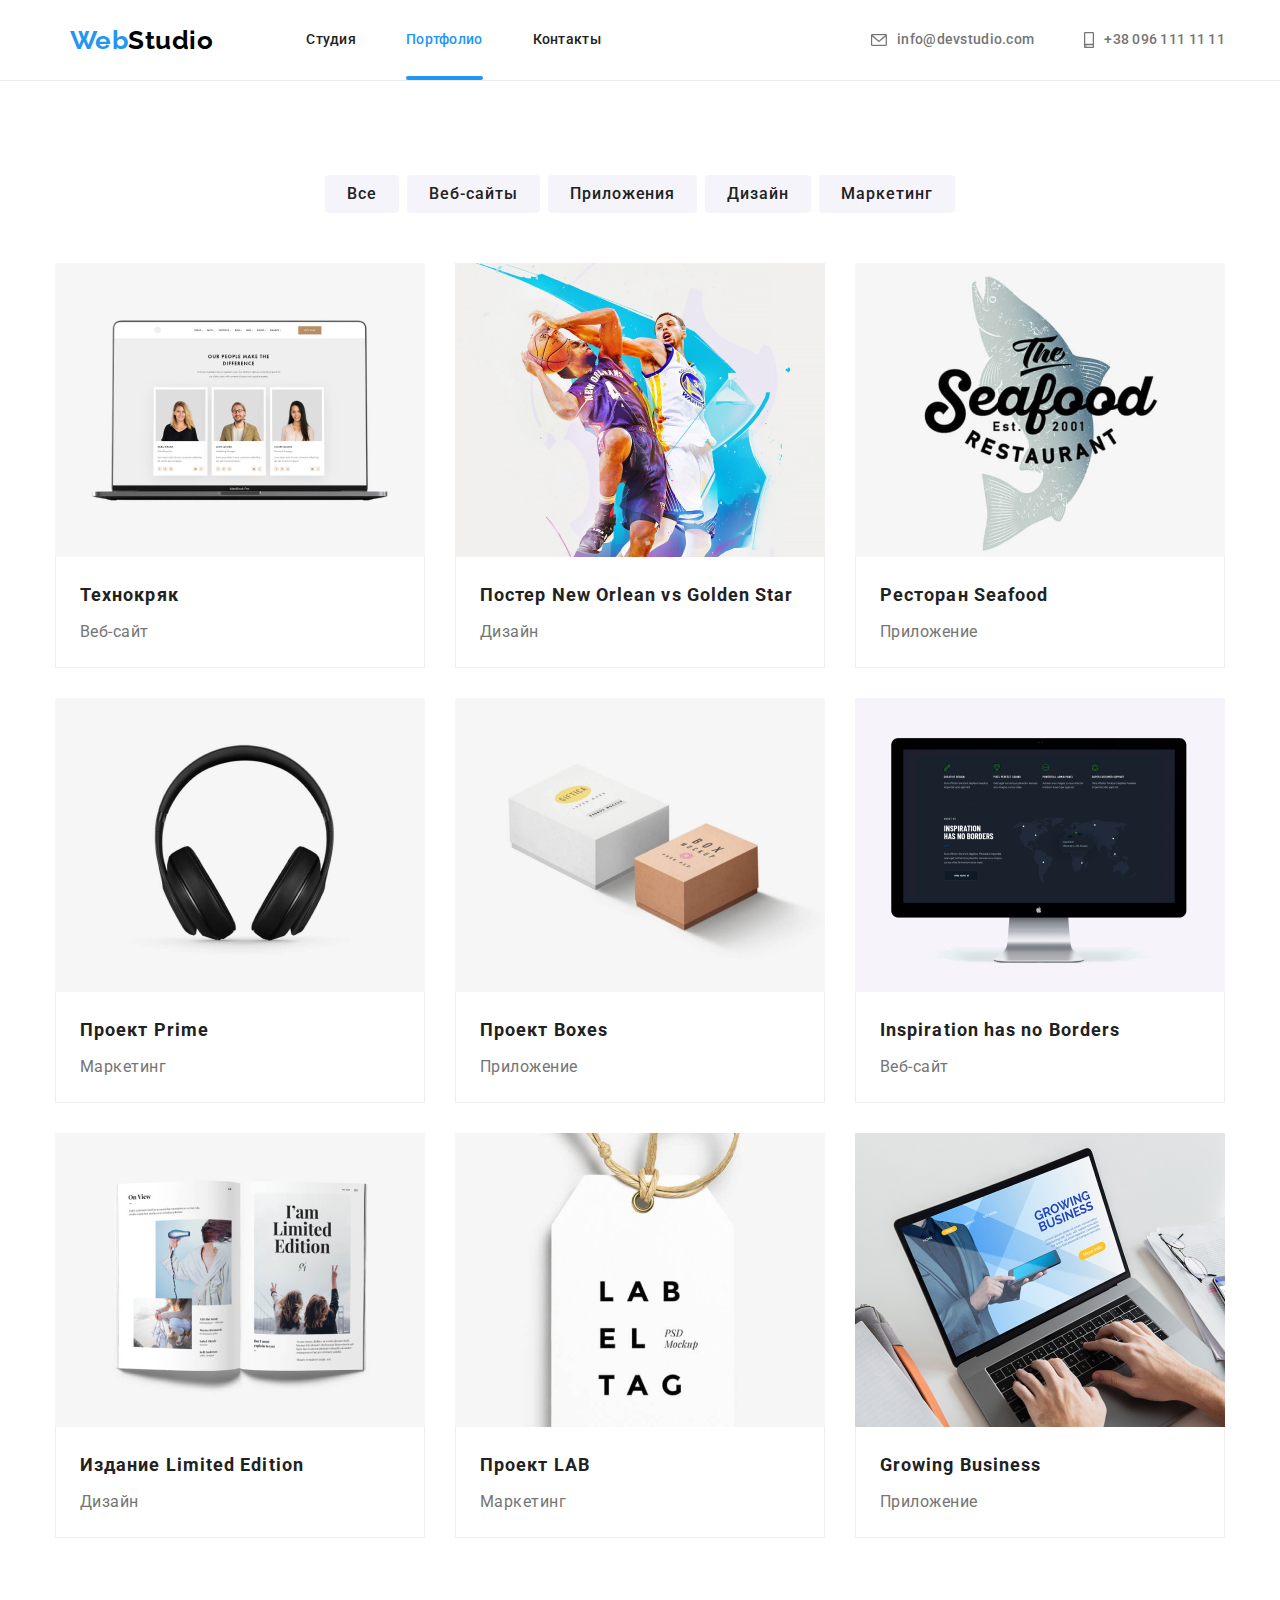
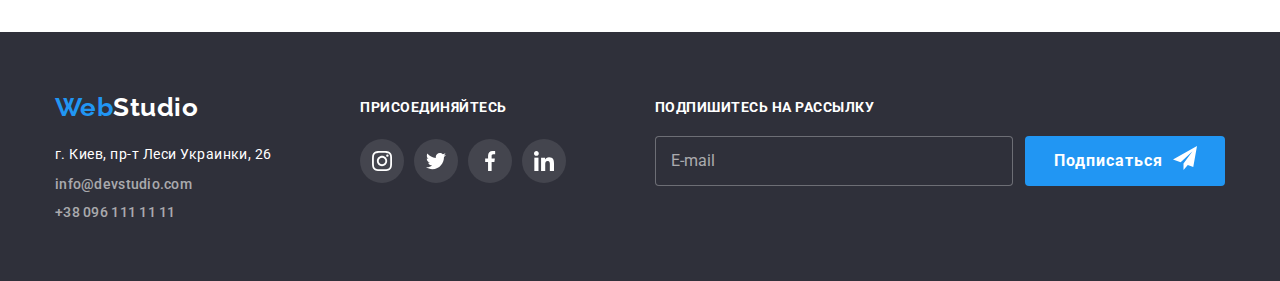
==== portfolio.html @ 55ee3dc4 "commit 1" ====
<!DOCTYPE html>
<html lang="ru">

<head>
  <meta charset="UTF-8" />
  <meta http-equiv="X-UA-Compatible" content="IE=edge" />
  <meta name="viewport" content="width=device-width, initial-scale=1.0" />
  <title>Portfolio</title>
  <link href="https://fonts.googleapis.com/css2?family=Raleway:wght@700&family=Roboto:wght@400;500;700;900&display=swap"
    rel="stylesheet" />
  <link rel="stylesheet"
    href="https://cdnjs.cloudflare.com/ajax/libs/modern-normalize/1.0.0/modern-normalize.min.css" />
  <link rel="stylesheet" href="./css/main.min.css" />
</head>

<body>
  <header>
    <div class="header-line">
      <div class="page-header container">
        <!--main navigation-->
        <nav class="container main-nav">
          <a class="main-nav__logo" href="./index.html"><span class="logo-first">Web</span><span
              class="logo-second-header">Studio</span></a>
          <ul class="site-nav list">
            <li class="site-nav__item">
              <a href="./index.html" class="site-nav__link">Студия</a>
            </li>
            <li class="site-nav__item">
              <a class="site-nav__link current">Портфолио</a>
            </li>
            <li class="site-nav__item">
              <a href="" class="site-nav__link">Контакты</a>
            </li>
          </ul>
        </nav>
        <!--contact information-->
        <ul class="container contacts list">
          <li class="contacts-address">
            <a class="contacts-address__link" href="mailto:info@devstudio.com">
              <svg class="contacts-address__icon">
                <use href="./image/photo-icons/sprite.svg#icon-envelope"></use>
              </svg>
              info@devstudio.com</a>
          </li>
          <li class="contacts-address">
            <a class="contacts-address__link" href="tel:+380961111111">
              <svg class="contacts-address__icon-2">
                <use href="./image/photo-icons/sprite.svg#icon-smartphone"></use>
              </svg>
              +38 096 111 11 11</a>
          </li>
        </ul>
      </div>
    </div>
  </header>
  <main>
    <div class="main">
      <!--filter-->
      <section class="section">
        <div class="portfolio container">
          <h2 class="section__title visually-hidden">Фильтр</h2>
          <ul class="portfolio__filter list">
            <li class="list-title">
              <button type="button" class="button filter__button">Все</button>
            </li>
            <li class="list-title">
              <button type="button" class="button filter__button">
                Веб-сайты
              </button>
            </li>
            <li class="list-title">
              <button type="button" class="button filter__button">
                Приложения
              </button>
            </li>
            <li class="list-title">
              <button type="button" class="button filter__button">
                Дизайн
              </button>
            </li>
            <li class="list-title">
              <button type="button" class="button filter__button">
                Маркетинг
              </button>
            </li>
          </ul>
          <!--portfolio item-->
          <h2 class="section__title visually-hidden">Портфолио</h2>
          <ul class="portfolio__list list">
            <li class="portfolio__item">
              <article class="cards">
                <a href="" class="cards__link">
                  <div class="cards__img">
                    <img src="./image/portfolio/img1.jpg" alt="фото веб-сайта" width="370" />
                  </div>
                  <div class="box">
                    <h3 class="cards__title">Технокряк</h3>
                    <p class="cards__about">Веб-сайт</p>
                  </div>
                  <div class="cards__discription">
                    <a href="" class="cards__link">
                      <p class="cards__text">
                        Технокряк это современная площадка распространения
                        коронавируса. Компании используют эту платформу для
                        цифрового шпионажа и атак на защищённые сервера
                        конкурентов.
                      </p>
                    </a>
                  </div>
                </a>
              </article>
            </li>
            <li class="portfolio__item">
              <article class="cards">
                <a href="" class="cards__link">
                  <div class="cards__img">
                    <img src="./image/portfolio/img2.jpg" alt="два баскетболиста" width="370" />
                  </div>
                  <div class="box">
                    <h3 class="cards__title">
                      Постер New Orlean vs Golden Star
                    </h3>
                    <p class="cards__about">Дизайн</p>
                  </div>
                  <div class="cards__discription">
                    <a href="" class="cards__link">
                      <p class="cards__text">
                        Технокряк это современная площадка распространения
                        коронавируса. Компании используют эту платформу для
                        цифрового шпионажа и атак на защищённые сервера
                        конкурентов.
                      </p>
                    </a>
                  </div>
                </a>
              </article>
            </li>
            <li class="portfolio__item">
              <article class="cards">
                <a href="" class="cards__link">
                  <div class="cards__img">
                    <img src="./image/portfolio/img3.jpg" alt="логотип ресторана" width="370" />
                  </div>
                  <div class="box">
                    <h3 class="cards__title">Ресторан Seafood</h3>
                    <p class="cards__about">Приложение</p>
                  </div>
                  <div class="cards__discription">
                    <a href="" class="cards__link">
                      <p class="cards__text">
                        Технокряк это современная площадка распространения
                        коронавируса. Компании используют эту платформу для
                        цифрового шпионажа и атак на защищённые сервера
                        конкурентов.
                      </p>
                    </a>
                  </div>
                </a>
              </article>
            </li>
            <li class="portfolio__item">
              <article class="cards">
                <a href="" class="cards__link">
                  <div class="cards__img">
                    <img src="./image/portfolio/img4.jpg" alt="наушники" width="370" />
                  </div>
                  <div class="box">
                    <h3 class="cards__title">Проект Prime</h3>
                    <p class="cards__about">Маркетинг</p>
                  </div>
                  <div class="cards__discription">
                    <a href="" class="cards__link">
                      <p class="cards__text">
                        Технокряк это современная площадка распространения
                        коронавируса. Компании используют эту платформу для
                        цифрового шпионажа и атак на защищённые сервера
                        конкурентов.
                      </p>
                    </a>
                  </div>
                </a>
              </article>
            </li>
            <li class="portfolio__item">
              <article class="cards">
                <a href="" class="cards__link">
                  <div class="cards__img">
                    <img src="./image/portfolio/img5.jpg" alt="две коробки" width="370" />
                  </div>
                  <div class="box">
                    <h3 class="cards__title">Проект Boxes</h3>
                    <p class="cards__about">Приложение</p>
                  </div>
                  <div class="cards__discription">
                    <a href="" class="cards__link">
                      <p class="cards__text">
                        Технокряк это современная площадка распространения
                        коронавируса. Компании используют эту платформу для
                        цифрового шпионажа и атак на защищённые сервера
                        конкурентов.
                      </p>
                    </a>
                  </div>
                </a>
              </article>
            </li>
            <li class="portfolio__item">
              <article class="cards">
                <a href="" class="cards__link">
                  <div class="cards__img">
                    <img src="./image/portfolio/img6.jpg" alt="монитор" width="370" />
                  </div>
                  <div class="box">
                    <h3 class="cards__title">Inspiration has no Borders</h3>
                    <p class="cards__about">Веб-сайт</p>
                  </div>
                  <div class="cards__discription">
                    <a href="" class="cards__link">
                      <p class="cards__text">
                        Технокряк это современная площадка распространения
                        коронавируса. Компании используют эту платформу для
                        цифрового шпионажа и атак на защищённые сервера
                        конкурентов.
                      </p>
                    </a>
                  </div>
                </a>
              </article>
            </li>
            <li class="portfolio__item">
              <article class="cards">
                <a href="" class="cards__link">
                  <div class="cards__img">
                    <img src="./image/portfolio/img7.jpg" alt="рзворот книги" width="370" />
                  </div>
                  <div class="box">
                    <h3 class="cards__title">Издание Limited Edition</h3>
                    <p class="cards__about">Дизайн</p>
                  </div>
                  <div class="cards__discription">
                    <a href="" class="cards__link">
                      <p class="cards__text">
                        Технокряк это современная площадка распространения
                        коронавируса. Компании используют эту платформу для
                        цифрового шпионажа и атак на защищённые сервера
                        конкурентов.
                      </p>
                    </a>
                  </div>
                </a>
              </article>
            </li>
            <li class="portfolio__item">
              <article class="cards">
                <a href="" class="cards__link">
                  <div class="cards__img">
                    <img src="./image/portfolio/img8.jpg" alt="лейбл" width="370" />
                  </div>
                  <div class="box">
                    <h3 class="cards__title">Проект LAB</h3>
                    <p class="cards__about">Маркетинг</p>
                  </div>
                  <div class="cards__discription">
                    <a href="" class="cards__link">
                      <p class="cards__text">
                        Технокряк это современная площадка распространения
                        коронавируса. Компании используют эту платформу для
                        цифрового шпионажа и атак на защищённые сервера
                        конкурентов.
                      </p>
                    </a>
                  </div>
                </a>
              </article>
            </li>
            <li class="portfolio__item">
              <article class="cards">
                <a href="" class="cards__link">
                  <div class="cards__img">
                    <img src="./image/portfolio/img9.jpg" alt="человек, работающий за ноутбуком" width="370" />
                  </div>
                  <div class="box">
                    <h3 class="cards__title">Growing Business</h3>
                    <p class="cards__about">Приложение</p>
                  </div>
                  <div class="cards__discription">
                    <a href="" class="cards__link">
                      <p class="cards__text">
                        Технокряк это современная площадка распространения
                        коронавируса. Компании используют эту платформу для
                        цифрового шпионажа и атак на защищённые сервера
                        конкурентов.
                      </p>
                    </a>
                  </div>
                </a>
              </article>
            </li>
          </ul>
        </div>
      </section>
    </div>
  </main>
  <footer class="footer">
    <div class="footer-line">
      <div class="footer__address">
        <a class="footer__logo" href="./index.html"><span class="logo-first">Web</span><span
            class="logo-second-footer">Studio</span></a>
        <!--contacts-->
        <address class="address">
          <p class="address__text">г. Киев, пр-т Леси Украинки, 26</p>
          <ul class="address__scroll list">
            <li class="address__item">
              <a class="address__link" href="mailto:info@devstudio.com">info@devstudio.com</a>
            </li>
            <li class="address__item">
              <a class="address__link" href="tel:+380961111111">+38 096 111 11 11</a>
            </li>
          </ul>
        </address>
      </div>
      <div class="footer-social-icons">
        <h3 class="social-icons__title">ПРИСОЕДИНЯЙТЕСЬ</h3>
        <ul class="social-icons list">
          <li class="social-icons__item">
            <a href="" class="footer-social-icons__link" target="_blank" rel="noopener noreferrer">
              <svg class="footer-social-icons__svg">
                <use href="./image/photo-icons/sprite.svg#icon-instagram"></use>
              </svg>
            </a>
          </li>
          <li class="social-icons__item">
            <a href="" class="footer-social-icons__link" target="_blank" rel="noopener noreferrer">
              <svg class="footer-social-icons__svg">
                <use href="./image/photo-icons/sprite.svg#icon-twitter"></use>
              </svg>
            </a>
          </li>
          <li class="social-icons__item">
            <a href="" class="footer-social-icons__link" target="_blank" rel="noopener noreferrer">
              <svg class="footer-social-icons__svg">
                <use href="./image/photo-icons/sprite.svg#icon-facebook"></use>
              </svg>
            </a>
          </li>
          <li class="social-icons__item">
            <a href="" class="footer-social-icons__link" target="_blank" rel="noopener noreferrer">
              <svg class="footer-social-icons__svg">
                <use href="./image/photo-icons/sprite.svg#icon-linkedin"></use>
              </svg>
            </a>
          </li>
        </ul>
      </div>
      <div class="footer-form">
        <form autocomplete="off">
          <h3 class="footer-form__title">Подпишитесь на рассылку</h3>
          <div class="footer-form__field">
            <label class="label" for="name"></label>
            <input class="footer-form__input" type="text" name="user-name" id="name" placeholder="E-mail" />
            <button class="footer__button" type="submit">
              <span class="footer__button-text">Подписаться</span>
              <span class="footer__button-svg">
                <svg class="footer__button-send" width="24" height="24">
                  <use href="./image/photo-icons/sprite.svg#icon-icon-send"></use>
                </svg>
              </span>
            </button>
          </div>
        </form>
      </div>
    </div>
  </footer>
</body>

</html>
---- css/main.min.css ----
.portfolio,.container,.contacts,.main-nav,.page-header{width:1200px;padding-left:15px;padding-right:15px;margin-left:auto;margin-right:auto}.portfolio__filter,.portfolio__list,.address__scroll.list,.our-clients,.social-icons,.team__scroll.list,.skills,.contacts,.site-nav{padding:0;margin:0;list-style:none}.section__title.visually-hidden{position:absolute !important;clip:rect(1px 1px 1px 1px);clip:rect(1px 1px 1px 1px);padding:0 !important;border:0 !important;height:1px !important;width:1px !important;overflow:hidden}.filter__button,.primary{border-radius:4px;padding:10px 32px;color:#fff;background-color:#2196f3;font-family:Roboto;font-weight:700;font-size:16px;line-height:1.87;letter-spacing:.06em;cursor:pointer;border:none}.section{padding-top:94px;padding-bottom:94px;-webkit-box-pack:center;-ms-flex-pack:center;justify-content:center}.section__title{margin-top:0;color:#212121;font-weight:700;font-size:36px;line-height:1.17;text-align:center;margin-bottom:50px}html{-webkit-box-sizing:border-box;box-sizing:border-box}*,*::before,*::after{-webkit-box-sizing:inherit;box-sizing:inherit}body{color:#757575;font-family:Roboto,sans-serif;letter-spacing:.03em}.header-line{background-color:#fff}.page-header{display:-webkit-box;display:-ms-flexbox;display:flex;background-color:#fff}.page-header{display:-webkit-box;display:-ms-flexbox;display:flex;-webkit-box-align:center;-ms-flex-align:center;align-items:center;-webkit-box-pack:end;-ms-flex-pack:end;justify-content:flex-end}.main-nav{display:-webkit-box;display:-ms-flexbox;display:flex;-webkit-box-pack:start;-ms-flex-pack:start;justify-content:flex-start}.site-nav{display:-webkit-box;display:-ms-flexbox;display:flex;margin-left:93px;margin-right:33px}.site-nav .site-nav__item:not(:last-child){margin-right:50px}.site-nav__link{display:block;padding-top:32px;padding-bottom:32px;color:#212121;font-style:normal;font-weight:500;font-size:14px;line-height:1.14;letter-spacing:.02em;text-decoration:none;-webkit-transition:color 250ms cubic-bezier(0.4, 0, 0.2, 1);transition:color 250ms cubic-bezier(0.4, 0, 0.2, 1)}.site-nav__link:hover,.site-nav__link:focus{color:#2196f3}.site-nav .site-nav__link.current{color:#2196f3}.site-nav__link.current{position:relative}.site-nav__link.current::after{content:"";position:absolute;bottom:0;left:0;display:block;width:100%;height:4px;background-color:#2196f3;border-radius:2px}.contacts{display:-webkit-box;display:-ms-flexbox;display:flex;-webkit-box-pack:end;-ms-flex-pack:end;justify-content:flex-end}.contacts-address__link{display:-webkit-box;display:-ms-flexbox;display:flex;padding-top:32px;padding-bottom:32px;color:#757575;font-weight:500;font-size:14px;line-height:1.14;letter-spacing:.02em;text-decoration:none;-webkit-box-align:center;-ms-flex-align:center;align-items:center;-webkit-box-pack:center;-ms-flex-pack:center;justify-content:center}.contacts-address__link{-webkit-transition:color 250ms cubic-bezier(0.4, 0, 0.2, 1);transition:color 250ms cubic-bezier(0.4, 0, 0.2, 1)}.contacts-address__link:hover,.contacts-address__link:focus{color:#2196f3}.contacts-address:not(:last-child){margin-right:50px}.contacts-address__icon{width:16px;height:12px;margin-right:10px;fill:#757575;stroke:currentColor}.contacts-address__icon-2{width:10px;height:16px;margin-right:10px;fill:#757575;stroke:currentColor}.main{border-top:1px solid #ececec}.main-nav__logo{display:-webkit-box;display:-ms-flexbox;display:flex;-webkit-box-pack:center;-ms-flex-pack:center;justify-content:center;-webkit-box-align:center;-ms-flex-align:center;align-items:center;font-family:Raleway,cursive;font-weight:700;font-size:26px;line-height:1.19;text-decoration:none}.logo-first{color:#2196f3}.logo-second-header{color:#000}.footer__logo{display:block;margin-bottom:20px;font-family:Raleway,cursive;font-weight:700;font-size:26px;line-height:1.19;text-decoration:none}.logo-second-footer{color:#fff}.hero{max-width:1600px;height:600px;margin-right:auto;margin-left:auto;padding-top:200px;padding-bottom:200px;background-image:-webkit-gradient(linear, left top, right top, from(rgba(47, 48, 58, 0.4)), to(rgba(47, 48, 58, 0.4))),url(../image/studia/Img-01.jpg);background-image:linear-gradient(to right, rgba(47, 48, 58, 0.4), rgba(47, 48, 58, 0.4)),url(../image/studia/Img-01.jpg);background-color:#2f303a;background-size:cover;text-align:center}.hero__title{margin-top:0;margin-bottom:30px;color:#fff;font-weight:900;font-size:44px;line-height:1.36;letter-spacing:.06em;text-transform:uppercase}.primary{color:#fff;background-color:#2196f3;border-color:#2196f3}.button-close-input{position:relative}.skills{display:-webkit-box;display:-ms-flexbox;display:flex}.skills__title{color:#212121;font-weight:700;font-size:14px;line-height:1.14;text-transform:uppercase;margin-top:0;margin-bottom:10px}.skills__text{margin-top:0;margin-bottom:0;font-size:14px;line-height:1.71}.skills__item{width:270px}.skills__img{display:-webkit-box;display:-ms-flexbox;display:flex;-webkit-box-pack:center;-ms-flex-pack:center;justify-content:center;-webkit-box-align:center;-ms-flex-align:center;align-items:center;width:270px;height:120px;margin-bottom:30px;background-color:#f5f4fa;border-radius:4px}.skills__svg{color:#212121}.skills__item:not(:last-child){margin-right:30px}.employments-section{padding-top:0;padding-bottom:94px}.employments__tasks{display:-webkit-box;display:-ms-flexbox;display:flex;-webkit-box-pack:center;-ms-flex-pack:center;justify-content:center;padding:0;margin:0}.employments__item{display:-webkit-box;display:-ms-flexbox;display:flex;position:relative}.employments__about{display:-webkit-box;display:-ms-flexbox;display:flex;-webkit-box-pack:center;-ms-flex-pack:center;justify-content:center;-webkit-box-align:center;-ms-flex-align:center;align-items:center;position:absolute;bottom:0;left:0;width:100%;height:70px;background:rgba(47,48,58,.8)}.employments__text{font-weight:bold;font-size:14px;line-height:1.14;text-align:center;text-transform:uppercase;color:#fff}.employments__item:not(:last-child){margin-right:30px;width:370px}.team.section{padding-top:94px;padding-bottom:94px;margin-bottom:0;background-color:#f5f4fa}.team__text{margin-bottom:16px;font-size:16px;line-height:1.19}.team__title{margin-top:0;color:#212121;font-weight:500;font-size:16px;line-height:1.19}.team__item{background-color:#fff;-webkit-box-shadow:0px 4px 4px 0px rgba(0,0,0,.25);box-shadow:0px 4px 4px 0px rgba(0,0,0,.25)}.team__about{padding:30px;text-align:center}.team__scroll{display:-webkit-box;display:-ms-flexbox;display:flex;-webkit-box-pack:center;-ms-flex-pack:center;justify-content:center}.list-title{margin-top:0;color:#212121;font-weight:500;font-size:16px;line-height:1.19}.team__item:not(:last-child){margin-right:30px}.social-icons{display:-webkit-inline-box;display:-ms-inline-flexbox;display:inline-flex}.social-icons__svg{width:20px;height:20px;fill:#afb1b8}.social-icons__link{display:-webkit-box;display:-ms-flexbox;display:flex;-webkit-box-align:center;-ms-flex-align:center;align-items:center;-webkit-box-pack:center;-ms-flex-pack:center;justify-content:center;width:44px;height:44px;border-radius:50%;background-color:#fff;-webkit-transition:background-color 250ms cubic-bezier(0.4, 0, 0.2, 1);transition:background-color 250ms cubic-bezier(0.4, 0, 0.2, 1)}.social-icons__link:hover,.social-icons__link:focus{width:44px;height:44px;border-radius:50%;background:#2196f3}.social-icons__item:not(:last-child){margin-right:10px}.social-icons__link:hover .social-icons__svg,.social-icons__link:focus .social-icons__svg{width:20px;height:20px;fill:#fff;background:#2196f3}.social-icons__link .social-icons__svg{-webkit-transition:-webkit-transform 250ms cubic-bezier(0.4, 0, 0.2, 1);transition:-webkit-transform 250ms cubic-bezier(0.4, 0, 0.2, 1);transition:transform 250ms cubic-bezier(0.4, 0, 0.2, 1);transition:transform 250ms cubic-bezier(0.4, 0, 0.2, 1), -webkit-transform 250ms cubic-bezier(0.4, 0, 0.2, 1)}.our-clients{display:-webkit-box;display:-ms-flexbox;display:flex;-webkit-box-align:center;-ms-flex-align:center;align-items:center;-webkit-box-pack:center;-ms-flex-pack:center;justify-content:center}.our-clients____item{width:170px;height:92px}.our-clients__position{display:-webkit-box;display:-ms-flexbox;display:flex;-webkit-box-pack:center;-ms-flex-pack:center;justify-content:center;-webkit-box-align:center;-ms-flex-align:center;align-items:center;width:170px;height:92px;border:1px solid #afb1b8;border-radius:4px;-webkit-transition:-webkit-transform 250ms cubic-bezier(0.4, 0, 0.2, 1);transition:-webkit-transform 250ms cubic-bezier(0.4, 0, 0.2, 1);transition:transform 250ms cubic-bezier(0.4, 0, 0.2, 1);transition:transform 250ms cubic-bezier(0.4, 0, 0.2, 1), -webkit-transform 250ms cubic-bezier(0.4, 0, 0.2, 1)}.our-clients__position:hover,.our-clients__position:focus{border:1px solid #2196f3;border-radius:4px}.our-clients__svg{width:106px;height:60px;fill:#afb1b8;-webkit-transition:fill 250ms cubic-bezier(0.4, 0, 0.2, 1);transition:fill 250ms cubic-bezier(0.4, 0, 0.2, 1)}.our-clients__item:not(:last-child){margin-right:30px}.our-clients__position:hover .our-clients__svg,.our-clients__position:focus .our-clients__svg{fill:#2196f3}.footer{background-color:#2f303a}.footer__logo{display:block;margin-bottom:20px;font-family:Raleway,cursive;font-weight:700;font-size:26px;line-height:1.19;text-decoration:none}.footer-line{width:1200px;padding-left:15px;padding-right:15px;padding-top:60px;padding-bottom:60px;margin-right:auto;margin-left:auto;display:-webkit-box;display:-ms-flexbox;display:flex;-webkit-box-pack:justify;-ms-flex-pack:justify;justify-content:space-between}.address__text{color:#fff;font-style:normal;margin-top:20px;margin-bottom:9px;font-family:Roboto;font-size:14px;line-height:1.7}.address__link{-webkit-transition:color 250ms cubic-bezier(0.4, 0, 0.2, 1);transition:color 250ms cubic-bezier(0.4, 0, 0.2, 1)}.address__link:hover,.address__link:focus{color:#2196f3}.address__item:not(:last-child){margin-bottom:9px}.footer-social-icons__link{padding-top:0;padding-bottom:0pt;margin-left:0;color:rgba(255,255,255,.6);font-style:normal;font-weight:500;font-size:14px;line-height:1.14;letter-spacing:.02em;text-decoration:none;-webkit-transition:color 250ms cubic-bezier(0.4, 0, 0.2, 1);transition:color 250ms cubic-bezier(0.4, 0, 0.2, 1)}.footer-social-icons__link:hover,.footer-social-icons__link:focus{color:#2196f3}.social-icons__title{margin-top:0;margin-bottom:20px;padding-top:8px;padding-bottom:3px;font-weight:bold;font-size:14px;line-height:1.14;text-transform:uppercase;color:#fff}.footer-social-icons__svg{width:20px;height:20px;fill:#fff}.footer-social-icons__link{display:-webkit-box;display:-ms-flexbox;display:flex;-webkit-box-align:center;-ms-flex-align:center;align-items:center;-webkit-box-pack:center;-ms-flex-pack:center;justify-content:center;width:44px;height:44px;border-radius:50%;background-color:rgba(255,255,255,.1);-webkit-transition:background-color 250ms cubic-bezier(0.4, 0, 0.2, 1);transition:background-color 250ms cubic-bezier(0.4, 0, 0.2, 1)}.footer-social-icons__link:hover,.footer-social-icons__link:focus{width:44px;height:44px;border-radius:50%;background-color:#2196f3}.footer-social-icons__link .footer-social-icons__svg{-webkit-transition:background-color 250ms cubic-bezier(0.4, 0, 0.2, 1);transition:background-color 250ms cubic-bezier(0.4, 0, 0.2, 1)}.footer-social-icons__link:hover .footer-social-icons__svg,.footer-social-icons__link:focus .footer-social-icons__svg{width:20px;height:20px;fill:#fff;background-color:#2196f3}.address a{padding-top:0;padding-bottom:0pt;margin-left:0;color:rgba(255,255,255,.6);font-style:normal;font-weight:500;font-size:14px;line-height:1.14;letter-spacing:.02em;text-decoration:none;-webkit-transition:color 250ms cubic-bezier(0.4, 0, 0.2, 1);transition:color 250ms cubic-bezier(0.4, 0, 0.2, 1)}.address__item:not(:last-child){margin-bottom:9px}.footer-form{width:570px;min-height:86px;padding:0;margin-top:0;margin-bottom:0}.footer-form__title{margin-top:8px;margin-bottom:20px;font-weight:bold;font-size:14px;line-height:1.14;text-transform:uppercase;color:#fff}.footer-form__field{display:-webkit-box;display:-ms-flexbox;display:flex;margin-bottom:10px;width:570px}.footer-form__input{margin:0;margin-right:12px;padding:15px;border:1px solid rgba(33,33,33,.2);-webkit-box-sizing:border-box;box-sizing:border-box;width:358px;height:50px;border-radius:4px;font-size:16px;background-color:#2f303a;border:1px solid rgba(255,255,255,.3)}.footer-form__input::-webkit-input-placeholder{color:rgba(255,255,255,.6);font-size:16px;line-height:1.25}.footer-form__input::-moz-placeholder{color:rgba(255,255,255,.6);font-size:16px;line-height:1.25}.footer-form__input:-ms-input-placeholder{color:rgba(255,255,255,.6);font-size:16px;line-height:1.25}.footer-form__input::-ms-input-placeholder{color:rgba(255,255,255,.6);font-size:16px;line-height:1.25}.footer-form__input::placeholder{color:rgba(255,255,255,.6);font-size:16px;line-height:1.25}.footer-form__input:hover,.footer-form__input:focus{border-color:#2196f3;cursor:pointer}.footer__button{display:-webkit-box;display:-ms-flexbox;display:flex;color:#fff;background-color:#2196f3;border-color:#2196f3;width:200px;border-radius:4px;padding:10px 29px;font-family:Roboto;font-weight:700;font-size:16px;line-height:1.87;letter-spacing:.06em;cursor:pointer;border:none}.footer__button-send{fill:#fff}.footer__button-text{margin-right:10px}.footer__button-svg{display:-webkit-box;display:-ms-flexbox;display:flex;margin:0;padding-top:auto;padding-bottom:auto}.cards__title{color:#212121;font-weight:700;font-size:18px;line-height:2;letter-spacing:.06em;margin-top:0;margin-bottom:4px}.cards__about{font-size:16px;line-height:1.87;color:#757575;margin-top:0;margin-bottom:0}.cards__link{display:block;text-decoration:none}.cards__img{display:-webkit-box;display:-ms-flexbox;display:flex;margin-bottom:0}.cards__discription{position:absolute;display:-webkit-box;display:-ms-flexbox;display:flex;-webkit-box-pack:center;-ms-flex-pack:center;justify-content:center;-webkit-box-align:center;-ms-flex-align:center;align-items:center;top:0;left:0;width:100%;height:294px;background-color:rgba(33,150,243,.9);-webkit-transform:translateY(100%);transform:translateY(100%);opacity:0;-webkit-transition-property:-webkit-transform 250ms cubic-bezier(0.4, 0, 0.2, 1);transition-property:-webkit-transform 250ms cubic-bezier(0.4, 0, 0.2, 1);transition-property:transform 250ms cubic-bezier(0.4, 0, 0.2, 1);transition-property:transform 250ms cubic-bezier(0.4, 0, 0.2, 1), -webkit-transform 250ms cubic-bezier(0.4, 0, 0.2, 1);-webkit-transition-duration:250ms;transition-duration:250ms}.portfolio__item:hover .cards__discription{opacity:1;-webkit-box-pack:center;-ms-flex-pack:center;justify-content:center;-webkit-box-align:center;-ms-flex-align:center;align-items:center;-webkit-transform:translateY(0);transform:translateY(0)}.cards__text{width:322px;height:168px;font-size:18px;line-height:1.56;color:#fff;text-decoration:none}.portfolio__filter .list-title:not(:last-child){margin-right:8px}.portfolio{display:-webkit-box;display:-ms-flexbox;display:flex;-ms-flex-wrap:wrap;flex-wrap:wrap;-webkit-box-pack:center;-ms-flex-pack:center;justify-content:center}.portfolio__list{display:-webkit-box;display:-ms-flexbox;display:flex;-ms-flex-wrap:wrap;flex-wrap:wrap;-webkit-box-pack:center;-ms-flex-pack:center;justify-content:center}.portfolio__item{position:relative;width:370px;margin-right:30px;margin-bottom:30px;overflow:hidden}.portfolio__item:hover,.portfolio__item:focus{-webkit-box-shadow:0 4px 4px 0 rgba(0,0,0,.25);box-shadow:0 4px 4px 0 rgba(0,0,0,.25)}.portfolio__item:nth-child(3n){margin-right:0}.portfolio__item:nth-last-child(-n+3){margin-bottom:0}.portfolio__filter{display:-webkit-box;display:-ms-flexbox;display:flex;-webkit-box-pack:center;-ms-flex-pack:center;justify-content:center;-webkit-box-align:center;-ms-flex-align:center;align-items:center;margin-bottom:50px}.box{display:block;border-bottom:1px solid #eee;border-left:1px solid #eee;border-right:1px solid #eee;-webkit-box-sizing:border-box;box-sizing:border-box;padding:20px 24px}.filter__button{padding:6px 22px;background-color:#f5f4fa;color:#212121;font-weight:500;font-size:16px;line-height:1.62;font-family:Roboto;-webkit-transition:background-color 250ms cubic-bezier(0.4, 0, 0.2, 1);transition:background-color 250ms cubic-bezier(0.4, 0, 0.2, 1)}.filter__button:hover,.filter__button:focus{background-color:#2196f3;color:#fff;border-color:#2196f3;-webkit-box-shadow:0px 2px 2px 0px rgba(0,0,0,.12);box-shadow:0px 2px 2px 0px rgba(0,0,0,.12);-webkit-box-shadow:0px 1px 2px 0px rgba(0,0,0,.08);box-shadow:0px 1px 2px 0px rgba(0,0,0,.08);-webkit-box-shadow:0px 3px 1px 0px rgba(0,0,0,.1);box-shadow:0px 3px 1px 0px rgba(0,0,0,.1)}.backdrop{position:fixed;top:0;left:0;width:100%;height:100%;background-color:rgba(0,0,0,.2);opacity:1;-webkit-transition:opacity 250ms cubic-bezier(0.4, 0, 0.2, 1);transition:opacity 250ms cubic-bezier(0.4, 0, 0.2, 1)}.backdrop.is-hidden{opacity:0;pointer-events:none}.backdrop.is-hidden .modal{-webkit-transform:translate(-50%, -50%) scale(0.9);transform:translate(-50%, -50%) scale(0.9)}.modal-form{width:528px;height:581px;padding:40px;margin-left:auto;margin-right:auto}.modal-form__information{width:448px;margin-left:auto;margin-right:auto;margin-bottom:20px}.modal-form__title{margin-top:0;margin-bottom:12px;width:448px;font-weight:bold;font-size:20px;line-height:1.15;text-align:center;color:#212121}.modal-form__field{position:relative;display:-webkit-box;display:-ms-flexbox;display:flex;-webkit-box-orient:vertical;-webkit-box-direction:normal;-ms-flex-direction:column;flex-direction:column;margin-bottom:10px}.modal-form__confirm{display:inline-block}.modal-form__label{margin-bottom:4px;font-size:12px;line-height:1.17;letter-spacing:.01em;color:#757575}.modal-form__textarea{border:1px solid rgba(33,33,33,.2);-webkit-box-sizing:border-box;box-sizing:border-box;resize:none;border-radius:4px;padding:12px 16px;font-size:16px;height:120px;-webkit-transition:color 250ms cubic-bezier(0.4, 0, 0.2, 1);transition:color 250ms cubic-bezier(0.4, 0, 0.2, 1)}.modal-form__textarea:hover,.modal-form__textarea:focus{border-color:#2196f3;cursor:pointer}.modal-form__textarea::-webkit-input-placeholder{color:rgba(117,117,117,.5);font-size:14px;line-height:1.14;letter-spacing:.01em}.modal-form__textarea::-moz-placeholder{color:rgba(117,117,117,.5);font-size:14px;line-height:1.14;letter-spacing:.01em}.modal-form__textarea:-ms-input-placeholder{color:rgba(117,117,117,.5);font-size:14px;line-height:1.14;letter-spacing:.01em}.modal-form__textarea::-ms-input-placeholder{color:rgba(117,117,117,.5);font-size:14px;line-height:1.14;letter-spacing:.01em}.modal-form__textarea::placeholder{color:rgba(117,117,117,.5);font-size:14px;line-height:1.14;letter-spacing:.01em}.modal-form__checkbox{position:relative;margin-bottom:30px}.modal{position:absolute;top:50%;left:50%;min-width:528px;min-height:581px;background-color:#fff;-webkit-box-shadow:0px 1px 3px rgba(0,0,0,.12),0px 1px 1px rgba(0,0,0,.14),0px 2px 1px rgba(0,0,0,.2);box-shadow:0px 1px 3px rgba(0,0,0,.12),0px 1px 1px rgba(0,0,0,.14),0px 2px 1px rgba(0,0,0,.2);border-radius:4px;-webkit-transform:translate(-50%, -50%) scale(1);transform:translate(-50%, -50%) scale(1);-webkit-transition:-webkit-transform 250ms cubic-bezier(0.4, 0, 0.2, 1);transition:-webkit-transform 250ms cubic-bezier(0.4, 0, 0.2, 1);transition:transform 250ms cubic-bezier(0.4, 0, 0.2, 1);transition:transform 250ms cubic-bezier(0.4, 0, 0.2, 1), -webkit-transform 250ms cubic-bezier(0.4, 0, 0.2, 1)}.modal__label-confirm{margin-bottom:0;font-size:14px;line-height:1.71;color:#757575;margin-left:35px}.modal__label-confirm::before{position:absolute;top:0;left:0;content:" ";display:inline-block;width:16px;height:16px;border-radius:3px;margin-right:7px;margin-left:12px;background-image:url(/images/icons/Vector-2.svg);color:#212121;background-repeat:no-repeat;background-position:center;background-size:contain}.modal__checkbox-link{color:#2196f3;-webkit-text-decoration-line:underline;text-decoration-line:underline}.modal__checkbox{-webkit-appearance:none;-moz-appearance:none;appearance:none;position:absolute}.modal__checkbox:checked+.modal__label-confirm::before{background-image:url(/images/icons/Checked.svg);background-repeat:no-repeat;background-position:center;background-size:11px 8px;background-color:#2196f3}.modal__checkbox:hover+.modal__label-confirm::before,.modal__checkbox:focus+.modal__label-confirm::before{border:2px solid #2196f3;border-radius:4px}.form__input{margin:0;padding:0;padding-left:42px;height:40px;border:1px solid rgba(33,33,33,.2);-webkit-box-sizing:border-box;box-sizing:border-box;border-radius:4px;font-size:16px;cursor:pointer;-webkit-transition:color 250ms cubic-bezier(0.4, 0, 0.2, 1);transition:color 250ms cubic-bezier(0.4, 0, 0.2, 1)}.form__input:hover,.form__input:focus{border:1px solid #2196f3}.form__icon-svg{position:absolute;top:50%;left:12px;fill:#212121}.form__input .form__icon-svg,.form__input .form__icon-svg{-webkit-transition:color 250ms cubic-bezier(0.4, 0, 0.2, 1);transition:color 250ms cubic-bezier(0.4, 0, 0.2, 1)}.form__input:focus~.form__icon-svg,.form__input:hover~.form__icon-svg{fill:#2196f3}.modal__button{display:-webkit-box;display:-ms-flexbox;display:flex;-webkit-box-pack:center;-ms-flex-pack:center;justify-content:center}.modal__button-submit{color:#fff;background-color:#2196f3;border-color:#2196f3;width:200px;border-radius:4px;padding:10px 55px;font-family:Roboto;font-weight:700;font-size:16px;line-height:1.87;letter-spacing:.06em;cursor:pointer;border:none}.button-close{position:absolute;top:8px;right:8px;display:-webkit-box;display:-ms-flexbox;display:flex;-webkit-box-align:center;-ms-flex-align:center;align-items:center;-webkit-box-pack:center;-ms-flex-pack:center;justify-content:center;-webkit-box-sizing:border-box;box-sizing:border-box;border:1px solid rgba(0,0,0,.1);border-radius:50%;width:30px;height:30px;background-color:#fff}.button-close:hover,.button-close:focus{cursor:pointer}.button-close__input{position:relative}.button-close__svg{fill:#000}.button-close:hover .button-close__svg,.button-close:focus .button-close__svg{fill:#2196f3}/*# sourceMappingURL=main.min.css.map */
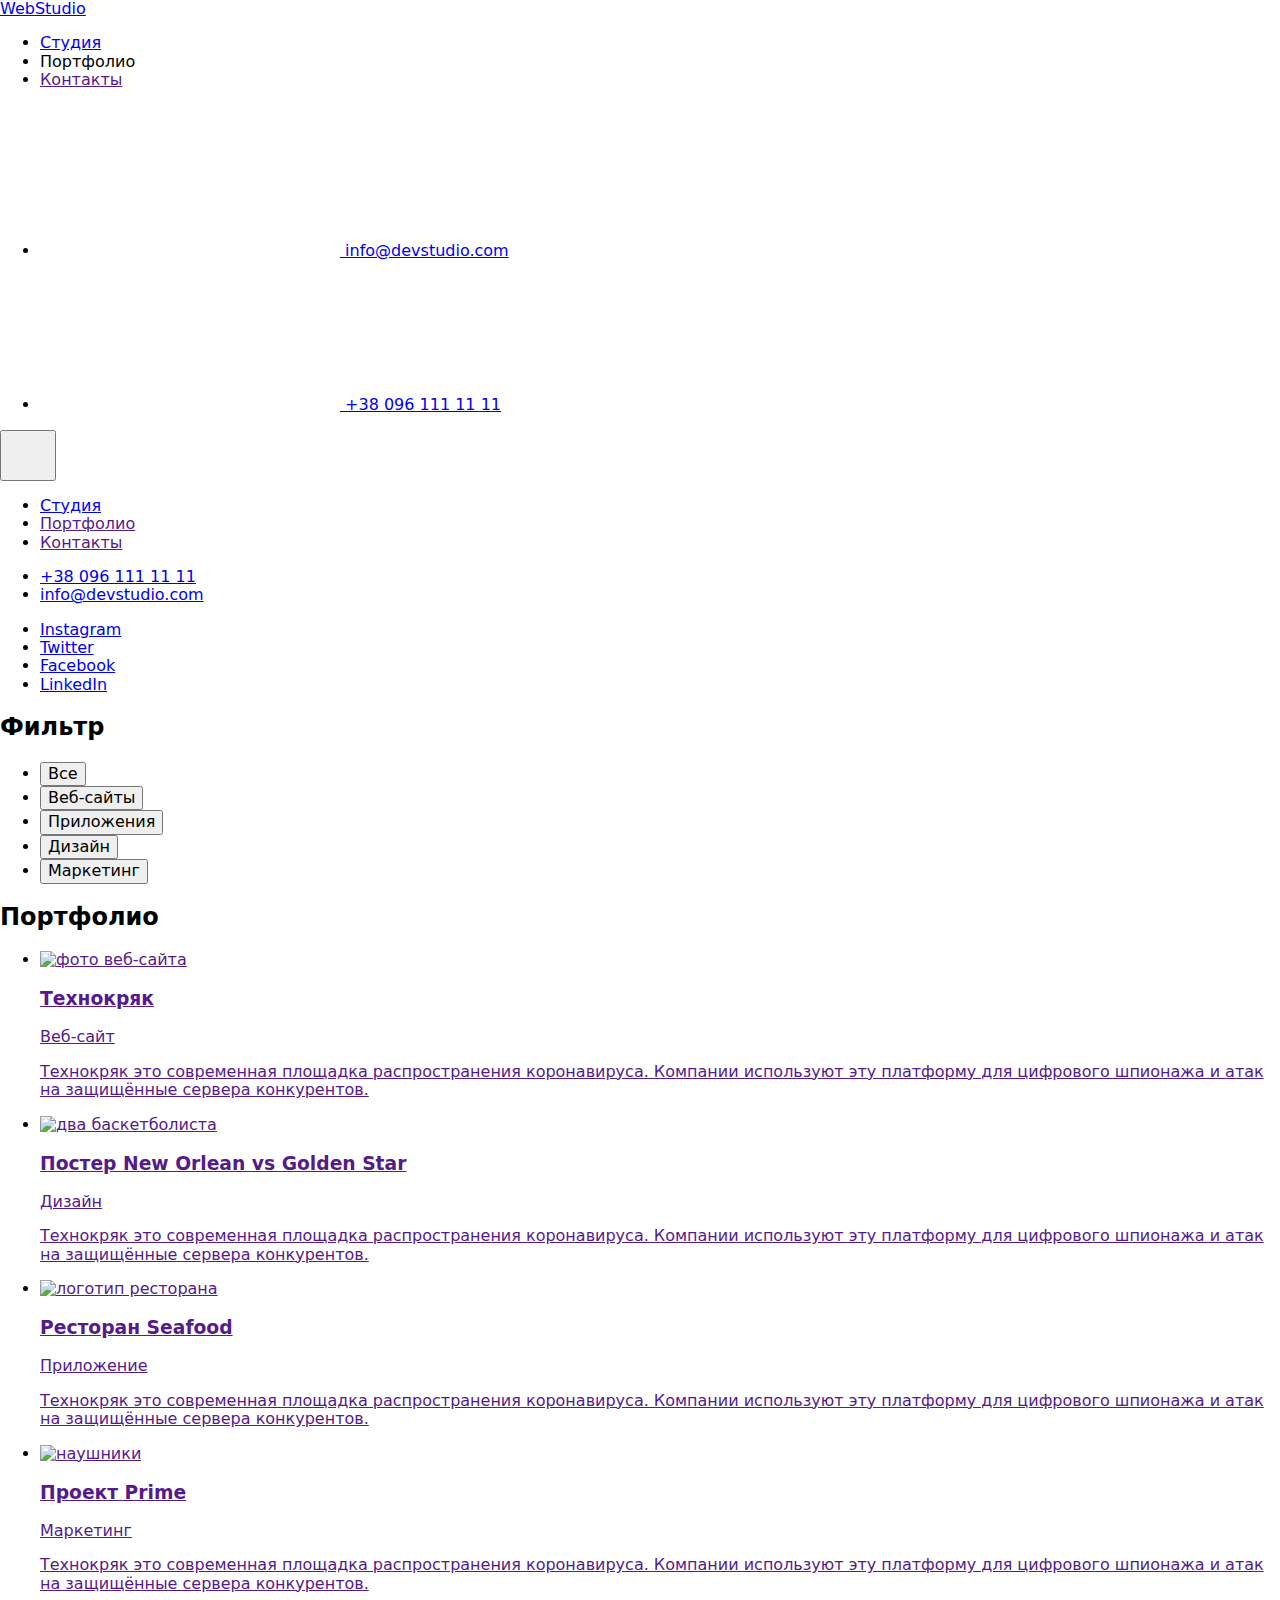
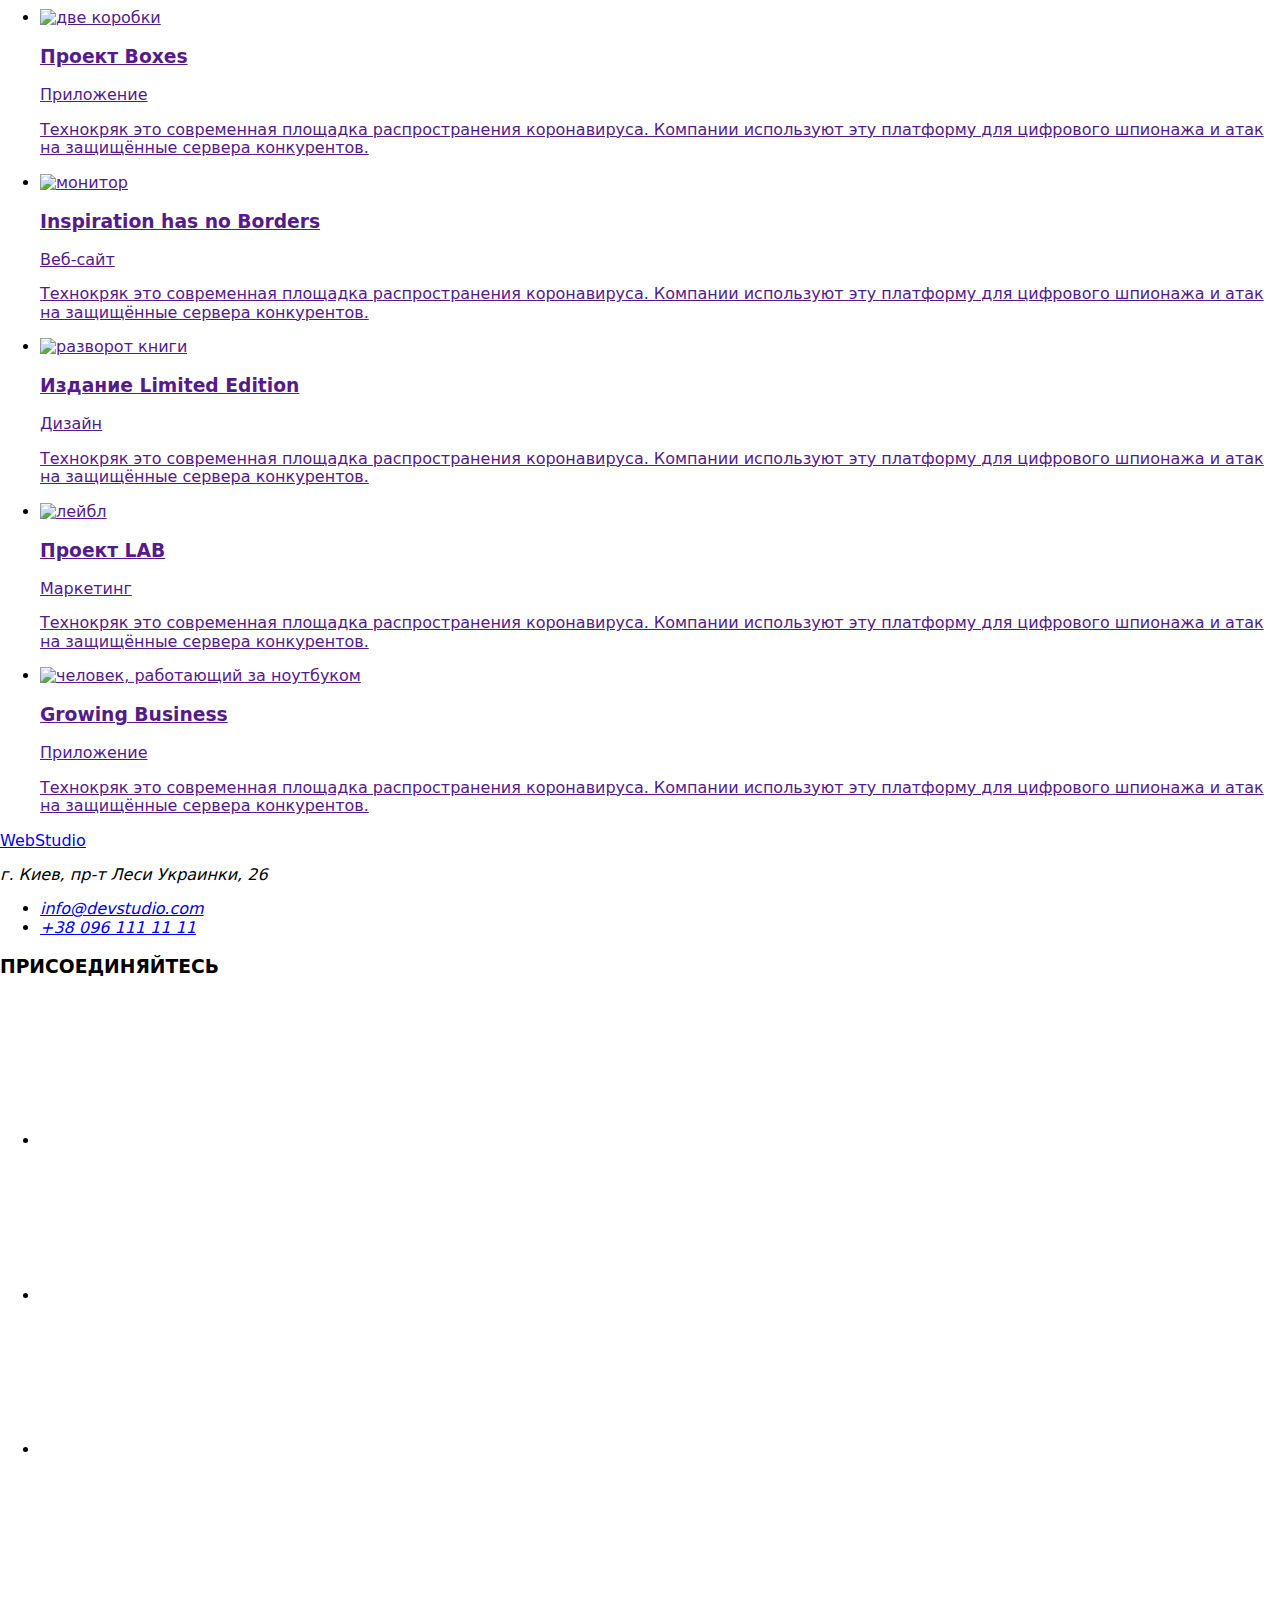
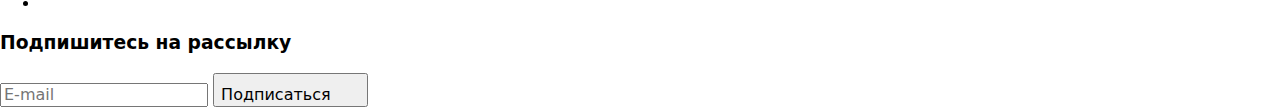
==== commit 60ad0e60: "commit2" ====
--- a/portfolio.html
+++ b/portfolio.html
@@ -10,7 +10,7 @@
     rel="stylesheet" />
   <link rel="stylesheet"
     href="https://cdnjs.cloudflare.com/ajax/libs/modern-normalize/1.0.0/modern-normalize.min.css" />
-  <link rel="stylesheet" href="./css/main.min.css" />
+  <link rel="stylesheet" href="./sass/main.css" />
 </head>
 
 <body>
@@ -38,21 +38,68 @@
           <li class="contacts-address">
             <a class="contacts-address__link" href="mailto:info@devstudio.com">
               <svg class="contacts-address__icon">
-                <use href="./image/photo-icons/sprite.svg#icon-envelope"></use>
+                <use href="./images/icons/sprite.svg#icon-envelope"></use>
               </svg>
               info@devstudio.com</a>
           </li>
           <li class="contacts-address">
             <a class="contacts-address__link" href="tel:+380961111111">
               <svg class="contacts-address__icon-2">
-                <use href="./image/photo-icons/sprite.svg#icon-smartphone"></use>
+                <use href="./images/icons/sprite.svg#icon-smartphone"></use>
               </svg>
               +38 096 111 11 11</a>
           </li>
         </ul>
+        <button class="mobile-menu__btn" data-menu-button>
+          <svg class="menu-btn__icon" width="40" height="40">
+            <use class="menu-btn__icon-close" href="./images/icons/sprite.svg#icon-close_40px"></use>
+            <use class="menu-btn__icon-open" href="./images/icons/sprite.svg#icon-menu_40px"></use>
+          </svg>
+        </button>
       </div>
     </div>
   </header>
+  <div class="mobile-menu" data-menu>
+    <ul class="mobile-menu__list list">
+      <li class="mobile-menu__item">
+        <a href="./index.html" class="mobile-menu__link">Студия</a>
+      </li>
+      <li class="mobile-menu__item">
+        <a href="" class="mobile-menu__link current">Портфолио</a>
+      </li>
+      <li class="mobile-menu__item">
+        <a href="" class="mobile-menu__link">Контакты</a>
+      </li>
+    </ul>
+    <ul class="mobile-menu__contacts list">
+      <li class="mobile-contacts__address">
+        <a class="mobile-contacts__link" href="tel:+380961111111">
+          +38 096 111 11 11</a>
+      </li>
+      <li class="mobile-contacts__address">
+        <a class="mobile-contacts__link-2" href="mailto:info@devstudio.com">
+          info@devstudio.com</a>
+      </li>
+    </ul>
+    <ul class="mobile-menu__socials list">
+      <li class="mobile-socials__item">
+        <a class="mobile-socials__link" href="https://www.instagram.com" target="_blank"
+          rel="noopener noreferrer">Instagram</a>
+      </li>
+      <li class="mobile-socials__item">
+        <a class="mobile-socials__link" href="https://www.twitter.com" target="_blank"
+          rel="noopener noreferrer">Twitter</a>
+      </li>
+      <li class="mobile-socials__item">
+        <a class="mobile-socials__link" href="https://www.facebook.com" target="_blank"
+          rel="noopener noreferrer">Facebook</a>
+      </li>
+      <li class="mobile-socials__item">
+        <a class="mobile-socials__link" href="https://www.linkedIn.com" target="_blank"
+          rel="noopener noreferrer">LinkedIn</a>
+      </li>
+    </ul>
+  </div>
   <main>
     <div class="main">
       <!--filter-->
@@ -91,9 +138,24 @@
               <article class="cards">
                 <a href="" class="cards__link">
                   <div class="cards__img">
-                    <img src="./image/portfolio/img1.jpg" alt="фото веб-сайта" width="370" />
-                  </div>
-                  <div class="box">
+                    <picture>
+                      <source srcset="
+                            ./images/portfolio/desktop/img.jpg   1x,
+                            ./images/portfolio/desktop/img@2.jpg 2x
+                          " media="(min-width: 1200px)" type="image/jpeg" />
+                      <source srcset="
+                            ./images/portfolio/tablet/img.jpg   1x,
+                            ./images/portfolio/tablet/img@2.jpg 2x
+                          " media="(min-width: 768px)" type="image/jpeg" />
+                      <source srcset="
+                            ./images/portfolio/mobile/img.jpg   1x,
+                            ./images/portfolio/mobile/img@2.jpg 2x
+                          " media="(max-width: 480px)" type="image/jpeg" />
+                      <img src="./images/portfolio/mobile/img.jpg" alt="фото веб-сайта" class="cards__img-item"
+                        width="450" />
+                    </picture>
+                  </div>
+                  <div class="box biger">
                     <h3 class="cards__title">Технокряк</h3>
                     <p class="cards__about">Веб-сайт</p>
                   </div>
@@ -114,7 +176,22 @@
               <article class="cards">
                 <a href="" class="cards__link">
                   <div class="cards__img">
-                    <img src="./image/portfolio/img2.jpg" alt="два баскетболиста" width="370" />
+                    <picture>
+                      <source srcset="
+                            ./images/portfolio/desktop/img-2.jpg   1x,
+                            ./images/portfolio/desktop/img-2@2.jpg 2x
+                          " media="(min-width: 1200px)" type="image/jpeg" />
+                      <source srcset="
+                            ./images/portfolio/tablet/img-2.jpg   1x,
+                            ./images/portfolio/tablet/img-2@2.jpg 2x
+                          " media="(min-width: 768px)" type="image/jpeg" />
+                      <source srcset="
+                            ./images/portfolio/mobile/img-2.jpg   1x,
+                            ./images/portfolio/mobile/img-2@2.jpg 2x
+                          " media="(max-width: 480px)" type="image/jpeg" />
+                      <img src="./images/portfolio/mobile/img-2.jpg" alt="два баскетболиста" class="cards__img-item"
+                        width="450" />
+                    </picture>
                   </div>
                   <div class="box">
                     <h3 class="cards__title">
@@ -139,7 +216,22 @@
               <article class="cards">
                 <a href="" class="cards__link">
                   <div class="cards__img">
-                    <img src="./image/portfolio/img3.jpg" alt="логотип ресторана" width="370" />
+                    <picture>
+                      <source srcset="
+                            ./images/portfolio/desktop/img-3.jpg   1x,
+                            ./images/portfolio/desktop/img-3@2.jpg 2x
+                          " media="(min-width: 1200px)" type="image/jpeg" />
+                      <source srcset="
+                            ./images/portfolio/tablet/img-3.jpg   1x,
+                            ./images/portfolio/tablet/img-3@2.jpg 2x
+                          " media="(min-width: 768px)" type="image/jpeg" />
+                      <source srcset="
+                            ./images/portfolio/mobile/img-3.jpg   1x,
+                            ./images/portfolio/mobile/img-3@2.jpg 2x
+                          " media="(max-width: 480px)" type="image/jpeg" />
+                      <img src="./images/portfolio/mobile/img-3.jpg" alt="логотип ресторана" class="cards__img-item"
+                        width="450" />
+                    </picture>
                   </div>
                   <div class="box">
                     <h3 class="cards__title">Ресторан Seafood</h3>
@@ -162,7 +254,22 @@
               <article class="cards">
                 <a href="" class="cards__link">
                   <div class="cards__img">
-                    <img src="./image/portfolio/img4.jpg" alt="наушники" width="370" />
+                    <picture>
+                      <source srcset="
+                            ./images/portfolio/desktop/img-4.jpg   1x,
+                            ./images/portfolio/desktop/img-4@2.jpg 2x
+                          " media="(min-width: 1200px)" type="image/jpeg" />
+                      <source srcset="
+                            ./images/portfolio/tablet/img-4.jpg   1x,
+                            ./images/portfolio/tablet/img-4@2.jpg 2x
+                          " media="(min-width: 768px)" type="image/jpeg" />
+                      <source srcset="
+                            ./images/portfolio/mobile/img-4.jpg   1x,
+                            ./images/portfolio/mobile/img-4@2.jpg 2x
+                          " media="(max-width: 480px)" type="image/jpeg" />
+                      <img src="./images/portfolio/mobile/img-4.jpg" alt="наушники" class="cards__img-item"
+                        width="450" />
+                    </picture>
                   </div>
                   <div class="box">
                     <h3 class="cards__title">Проект Prime</h3>
@@ -185,7 +292,22 @@
               <article class="cards">
                 <a href="" class="cards__link">
                   <div class="cards__img">
-                    <img src="./image/portfolio/img5.jpg" alt="две коробки" width="370" />
+                    <picture>
+                      <source srcset="
+                            ./images/portfolio/desktop/img-5.jpg   1x,
+                            ./images/portfolio/desktop/img-5@2.jpg 2x
+                          " media="(min-width: 1200px)" type="image/jpeg" />
+                      <source srcset="
+                            ./images/portfolio/tablet/img-5.jpg   1x,
+                            ./images/portfolio/tablet/img-5@2.jpg 2x
+                          " media="(min-width: 768px)" type="image/jpeg" />
+                      <source srcset="
+                            ./images/portfolio/mobile/img-5.jpg   1x,
+                            ./images/portfolio/mobile/img-5@2.jpg 2x
+                          " media="(max-width: 480px)" type="image/jpeg" />
+                      <img src="./images/portfolio/mobile/img-5.jpg" alt="две коробки" class="cards__img-item"
+                        width="450" />
+                    </picture>
                   </div>
                   <div class="box">
                     <h3 class="cards__title">Проект Boxes</h3>
@@ -208,7 +330,22 @@
               <article class="cards">
                 <a href="" class="cards__link">
                   <div class="cards__img">
-                    <img src="./image/portfolio/img6.jpg" alt="монитор" width="370" />
+                    <picture>
+                      <source srcset="
+                            ./images/portfolio/desktop/img-6.jpg   1x,
+                            ./images/portfolio/desktop/img-6@2.jpg 2x
+                          " media="(min-width: 1200px)" type="image/jpeg" />
+                      <source srcset="
+                            ./images/portfolio/tablet/img-6.jpg   1x,
+                            ./images/portfolio/tablet/img-6@2.jpg 2x
+                          " media="(min-width: 768px)" type="image/jpeg" />
+                      <source srcset="
+                            ./images/portfolio/mobile/img-6.jpg   1x,
+                            ./images/portfolio/mobile/img-6@2.jpg 2x
+                          " media="(max-width: 480px)" type="image/jpeg" />
+                      <img src="./images/portfolio/mobile/img-6.jpg" alt="монитор" class="cards__img-item"
+                        width="450" />
+                    </picture>
                   </div>
                   <div class="box">
                     <h3 class="cards__title">Inspiration has no Borders</h3>
@@ -231,7 +368,22 @@
               <article class="cards">
                 <a href="" class="cards__link">
                   <div class="cards__img">
-                    <img src="./image/portfolio/img7.jpg" alt="рзворот книги" width="370" />
+                    <picture>
+                      <source srcset="
+                            ./images/portfolio/desktop/img-7.jpg   1x,
+                            ./images/portfolio/desktop/img-7@2.jpg 2x
+                          " media="(min-width: 1200px)" type="image/jpeg" />
+                      <source srcset="
+                            ./images/portfolio/tablet/img-7.jpg   1x,
+                            ./images/portfolio/tablet/img-7@2.jpg 2x
+                          " media="(min-width: 768px)" type="image/jpeg" />
+                      <source srcset="
+                            ./images/portfolio/mobile/img-7.jpg   1x,
+                            ./images/portfolio/mobile/img-7@2.jpg 2x
+                          " media="(max-width: 480px)" type="image/jpeg" />
+                      <img src="./images/portfolio/mobile/img-7.jpg" alt="разворот книги" class="cards__img-item"
+                        width="450" />
+                    </picture>
                   </div>
                   <div class="box">
                     <h3 class="cards__title">Издание Limited Edition</h3>
@@ -254,7 +406,21 @@
               <article class="cards">
                 <a href="" class="cards__link">
                   <div class="cards__img">
-                    <img src="./image/portfolio/img8.jpg" alt="лейбл" width="370" />
+                    <picture>
+                      <source srcset="
+                            ./images/portfolio/desktop/img-8.jpg   1x,
+                            ./images/portfolio/desktop/img-8@2.jpg 2x
+                          " media="(min-width: 1200px)" type="image/jpeg" />
+                      <source srcset="
+                            ./images/portfolio/tablet/img-8.jpg   1x,
+                            ./images/portfolio/tablet/img-8@2.jpg 2x
+                          " media="(min-width: 768px)" type="image/jpeg" />
+                      <source srcset="
+                            ./images/portfolio/mobile/img-8.jpg   1x,
+                            ./images/portfolio/mobile/img-8@2.jpg 2x
+                          " media="(max-width: 480px)" type="image/jpeg" />
+                      <img src="./images/portfolio/mobile/img-8.jpg" alt="лейбл" class="cards__img-item" width="450" />
+                    </picture>
                   </div>
                   <div class="box">
                     <h3 class="cards__title">Проект LAB</h3>
@@ -277,7 +443,22 @@
               <article class="cards">
                 <a href="" class="cards__link">
                   <div class="cards__img">
-                    <img src="./image/portfolio/img9.jpg" alt="человек, работающий за ноутбуком" width="370" />
+                    <picture>
+                      <source srcset="
+                            ./images/portfolio/desktop/img-9.jpg   1x,
+                            ./images/portfolio/desktop/img-9@2.jpg 2x
+                          " media="(min-width: 1200px)" type="image/jpeg" />
+                      <source srcset="
+                            ./images/portfolio/tablet/img-9.jpg   1x,
+                            ./images/portfolio/tablet/img-9@2.jpg 2x
+                          " media="(min-width: 768px)" type="image/jpeg" />
+                      <source srcset="
+                            ./images/portfolio/mobile/img-9.jpg   1x,
+                            ./images/portfolio/mobile/img-9@2.jpg 2x
+                          " media="(max-width: 480px)" type="image/jpeg" />
+                      <img src="./images/portfolio/mobile/img-9.jpg" alt="человек, работающий за ноутбуком"
+                        class="cards__img-item" width="450" />
+                    </picture>
                   </div>
                   <div class="box">
                     <h3 class="cards__title">Growing Business</h3>
@@ -303,54 +484,56 @@
   </main>
   <footer class="footer">
     <div class="footer-line">
-      <div class="footer__address">
-        <a class="footer__logo" href="./index.html"><span class="logo-first">Web</span><span
-            class="logo-second-footer">Studio</span></a>
-        <!--contacts-->
-        <address class="address">
-          <p class="address__text">г. Киев, пр-т Леси Украинки, 26</p>
-          <ul class="address__scroll list">
-            <li class="address__item">
-              <a class="address__link" href="mailto:info@devstudio.com">info@devstudio.com</a>
-            </li>
-            <li class="address__item">
-              <a class="address__link" href="tel:+380961111111">+38 096 111 11 11</a>
+      <div class="footer-line__table">
+        <div class="footer__address">
+          <a class="footer__logo" href="./index.html"><span class="logo-first">Web</span><span
+              class="logo-second-footer">Studio</span></a>
+          <!--contacts-->
+          <address class="address">
+            <p class="address__text">г. Киев, пр-т Леси Украинки, 26</p>
+            <ul class="address__scroll list">
+              <li class="address__item">
+                <a class="address__link" href="mailto:info@devstudio.com">info@devstudio.com</a>
+              </li>
+              <li class="address__item">
+                <a class="address__link" href="tel:+380961111111">+38 096 111 11 11</a>
+              </li>
+            </ul>
+          </address>
+        </div>
+        <div class="footer-social-icons">
+          <h3 class="social-icons__title">ПРИСОЕДИНЯЙТЕСЬ</h3>
+          <ul class="social-icons list">
+            <li class="social-icons__item">
+              <a href="" class="footer-social-icons__link" target="_blank" rel="noopener noreferrer">
+                <svg class="footer-social-icons__svg">
+                  <use href="./images/icons/sprite.svg#icon-instagram"></use>
+                </svg>
+              </a>
+            </li>
+            <li class="social-icons__item">
+              <a href="" class="footer-social-icons__link" target="_blank" rel="noopener noreferrer">
+                <svg class="footer-social-icons__svg">
+                  <use href="./images/icons/sprite.svg#icon-twitter"></use>
+                </svg>
+              </a>
+            </li>
+            <li class="social-icons__item">
+              <a href="" class="footer-social-icons__link" target="_blank" rel="noopener noreferrer">
+                <svg class="footer-social-icons__svg">
+                  <use href="./images/icons/sprite.svg#icon-facebook"></use>
+                </svg>
+              </a>
+            </li>
+            <li class="social-icons__item">
+              <a href="" class="footer-social-icons__link" target="_blank" rel="noopener noreferrer">
+                <svg class="footer-social-icons__svg">
+                  <use href="./images/icons/sprite.svg#icon-linkedin"></use>
+                </svg>
+              </a>
             </li>
           </ul>
-        </address>
-      </div>
-      <div class="footer-social-icons">
-        <h3 class="social-icons__title">ПРИСОЕДИНЯЙТЕСЬ</h3>
-        <ul class="social-icons list">
-          <li class="social-icons__item">
-            <a href="" class="footer-social-icons__link" target="_blank" rel="noopener noreferrer">
-              <svg class="footer-social-icons__svg">
-                <use href="./image/photo-icons/sprite.svg#icon-instagram"></use>
-              </svg>
-            </a>
-          </li>
-          <li class="social-icons__item">
-            <a href="" class="footer-social-icons__link" target="_blank" rel="noopener noreferrer">
-              <svg class="footer-social-icons__svg">
-                <use href="./image/photo-icons/sprite.svg#icon-twitter"></use>
-              </svg>
-            </a>
-          </li>
-          <li class="social-icons__item">
-            <a href="" class="footer-social-icons__link" target="_blank" rel="noopener noreferrer">
-              <svg class="footer-social-icons__svg">
-                <use href="./image/photo-icons/sprite.svg#icon-facebook"></use>
-              </svg>
-            </a>
-          </li>
-          <li class="social-icons__item">
-            <a href="" class="footer-social-icons__link" target="_blank" rel="noopener noreferrer">
-              <svg class="footer-social-icons__svg">
-                <use href="./image/photo-icons/sprite.svg#icon-linkedin"></use>
-              </svg>
-            </a>
-          </li>
-        </ul>
+        </div>
       </div>
       <div class="footer-form">
         <form autocomplete="off">
@@ -362,7 +545,7 @@
               <span class="footer__button-text">Подписаться</span>
               <span class="footer__button-svg">
                 <svg class="footer__button-send" width="24" height="24">
-                  <use href="./image/photo-icons/sprite.svg#icon-icon-send"></use>
+                  <use href="./images/icons/sprite.svg#icon-icon-send"></use>
                 </svg>
               </span>
             </button>
@@ -371,6 +554,7 @@
       </div>
     </div>
   </footer>
+  <script src="./js/menu.js"></script>
 </body>
 
 </html>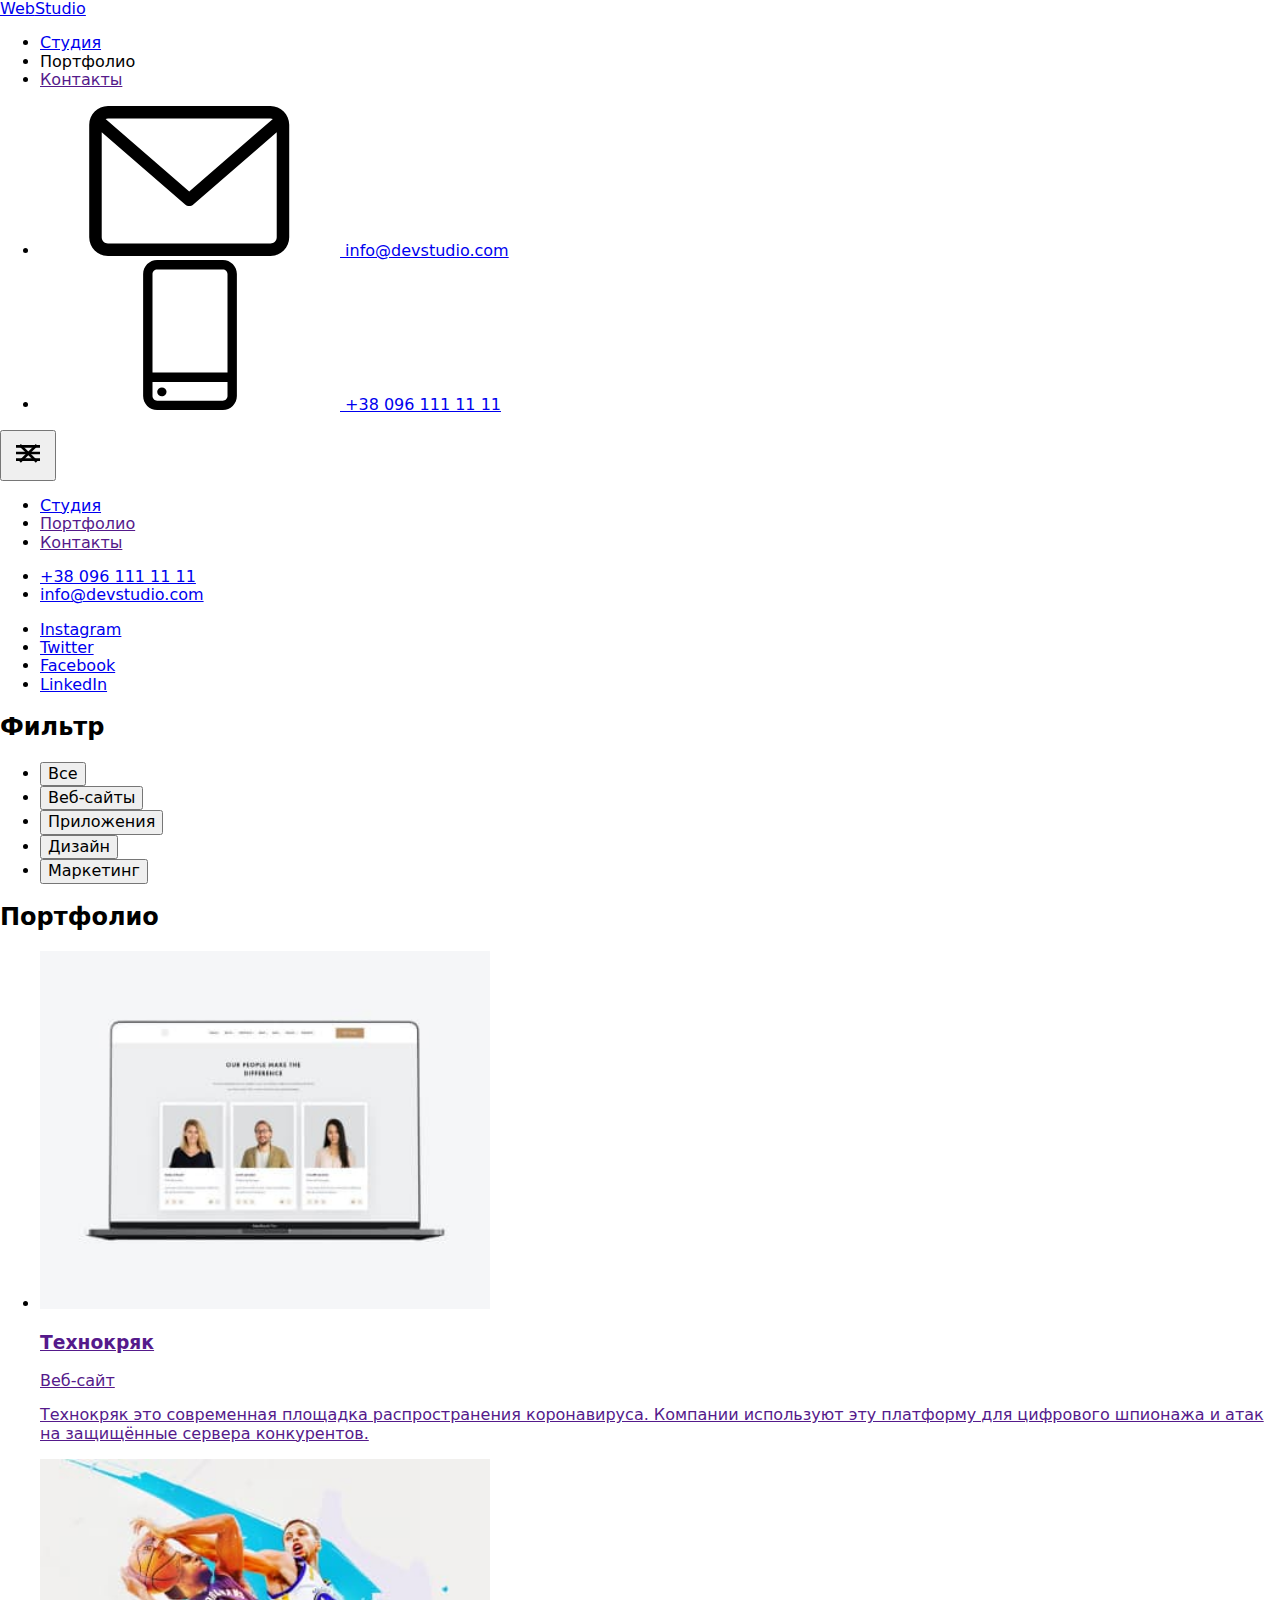
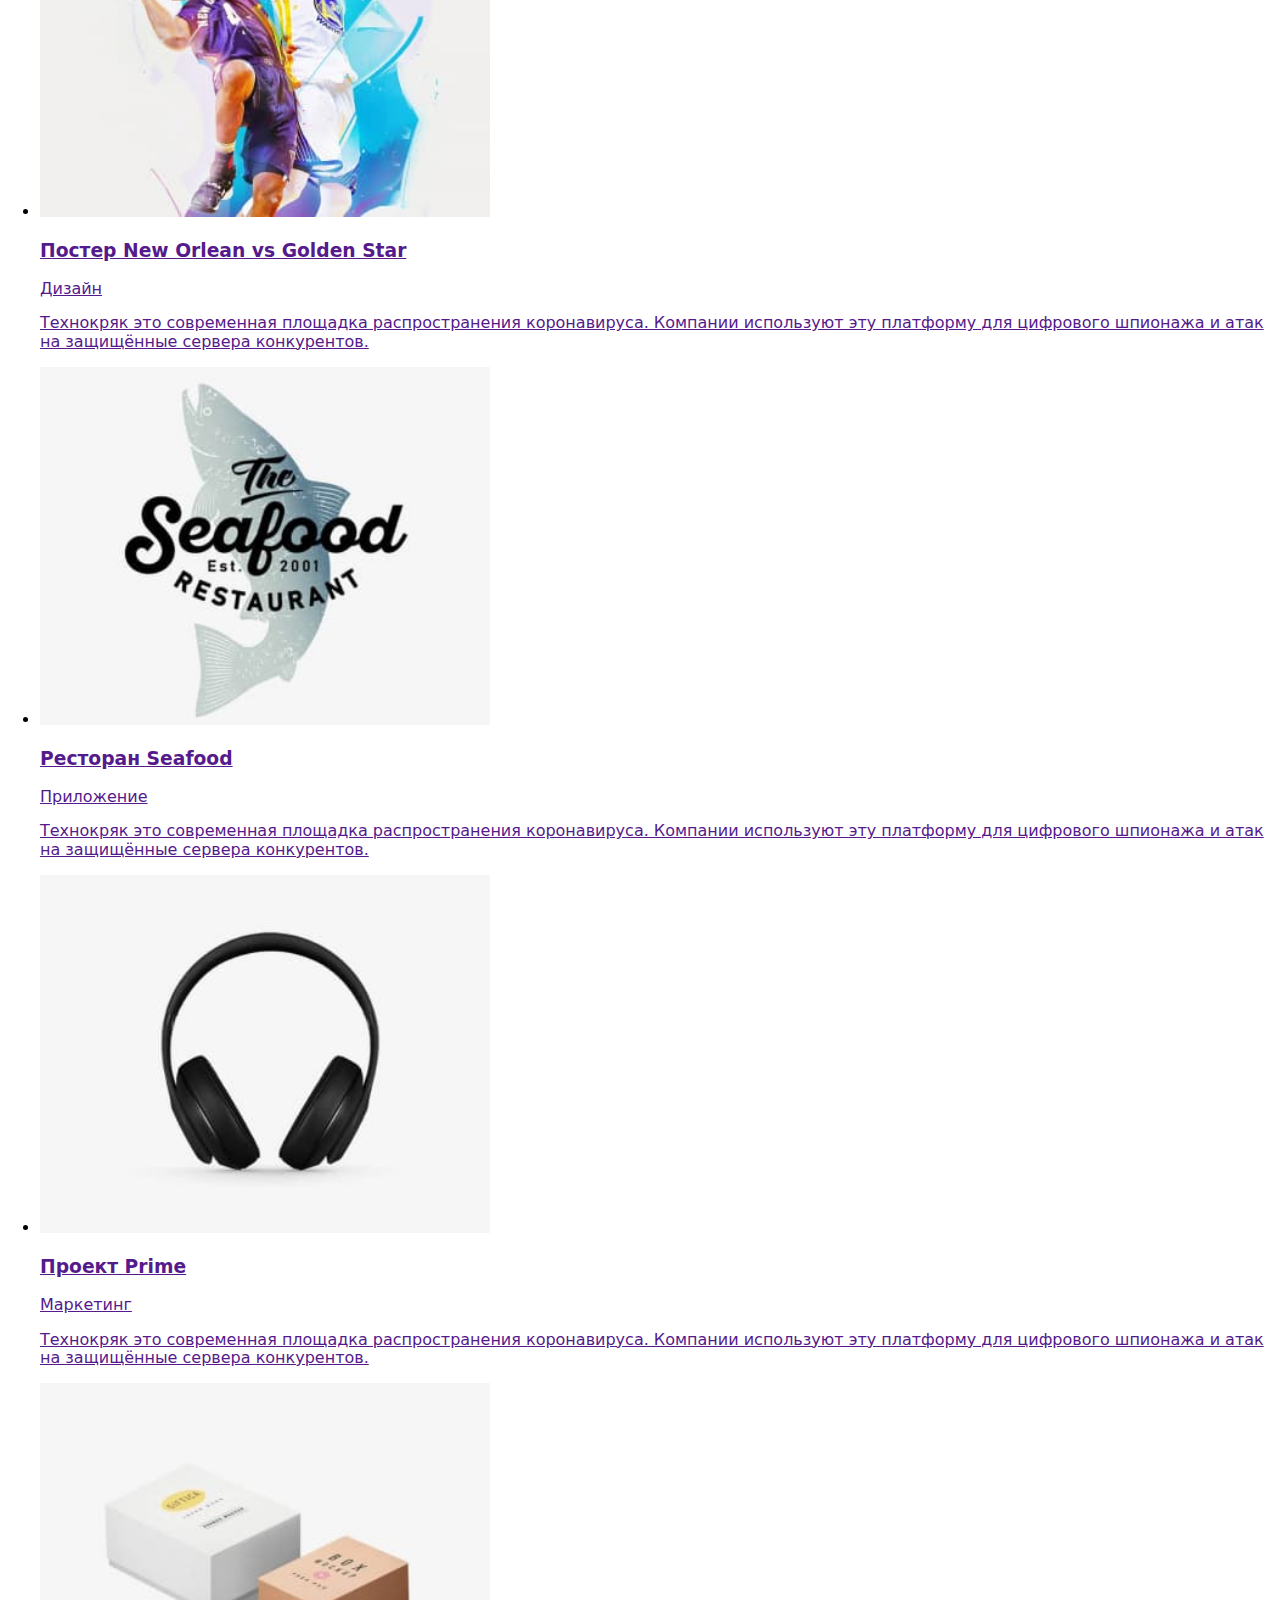
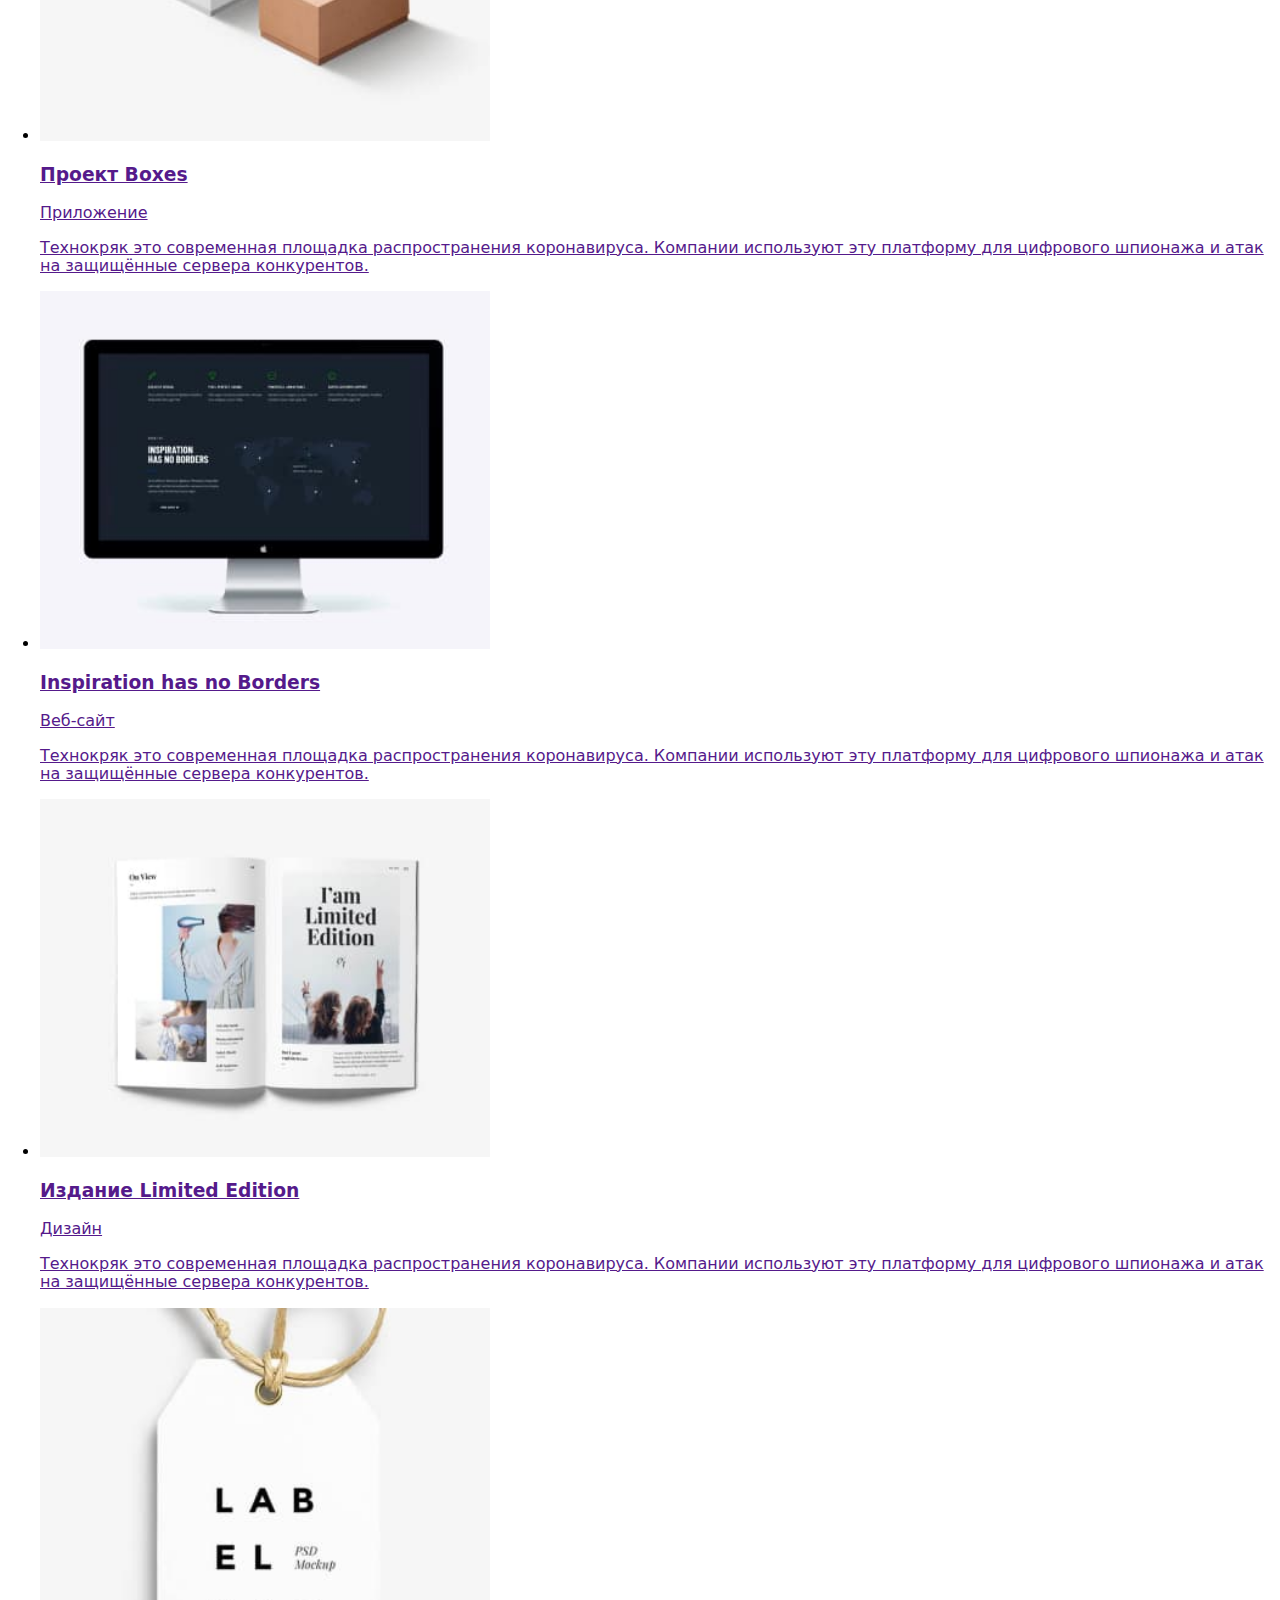
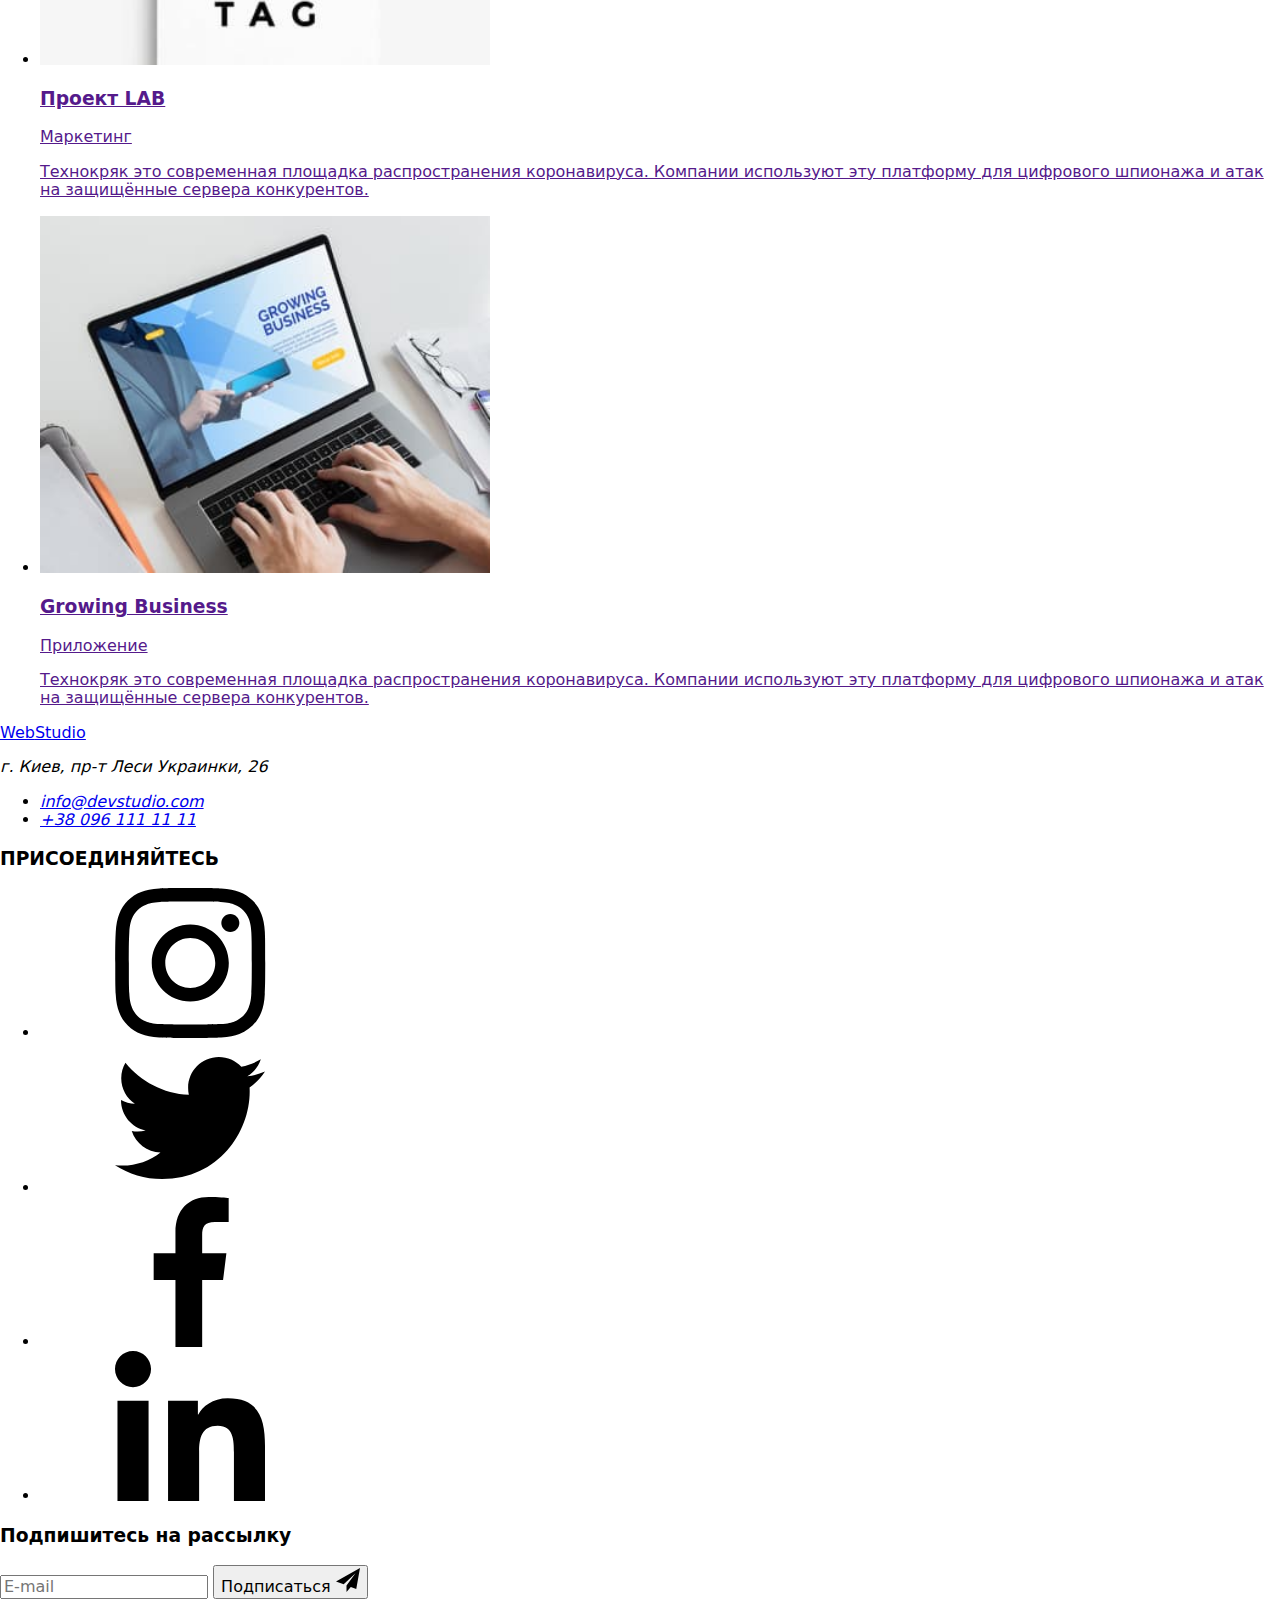
==== commit 287e3b2a: "commit 12" ====
--- a/portfolio.html
+++ b/portfolio.html
@@ -10,7 +10,7 @@
     rel="stylesheet" />
   <link rel="stylesheet"
     href="https://cdnjs.cloudflare.com/ajax/libs/modern-normalize/1.0.0/modern-normalize.min.css" />
-  <link rel="stylesheet" href="./sass/main.css" />
+  <link rel="stylesheet" href="./sass/main.scss" />
 </head>
 
 <body>
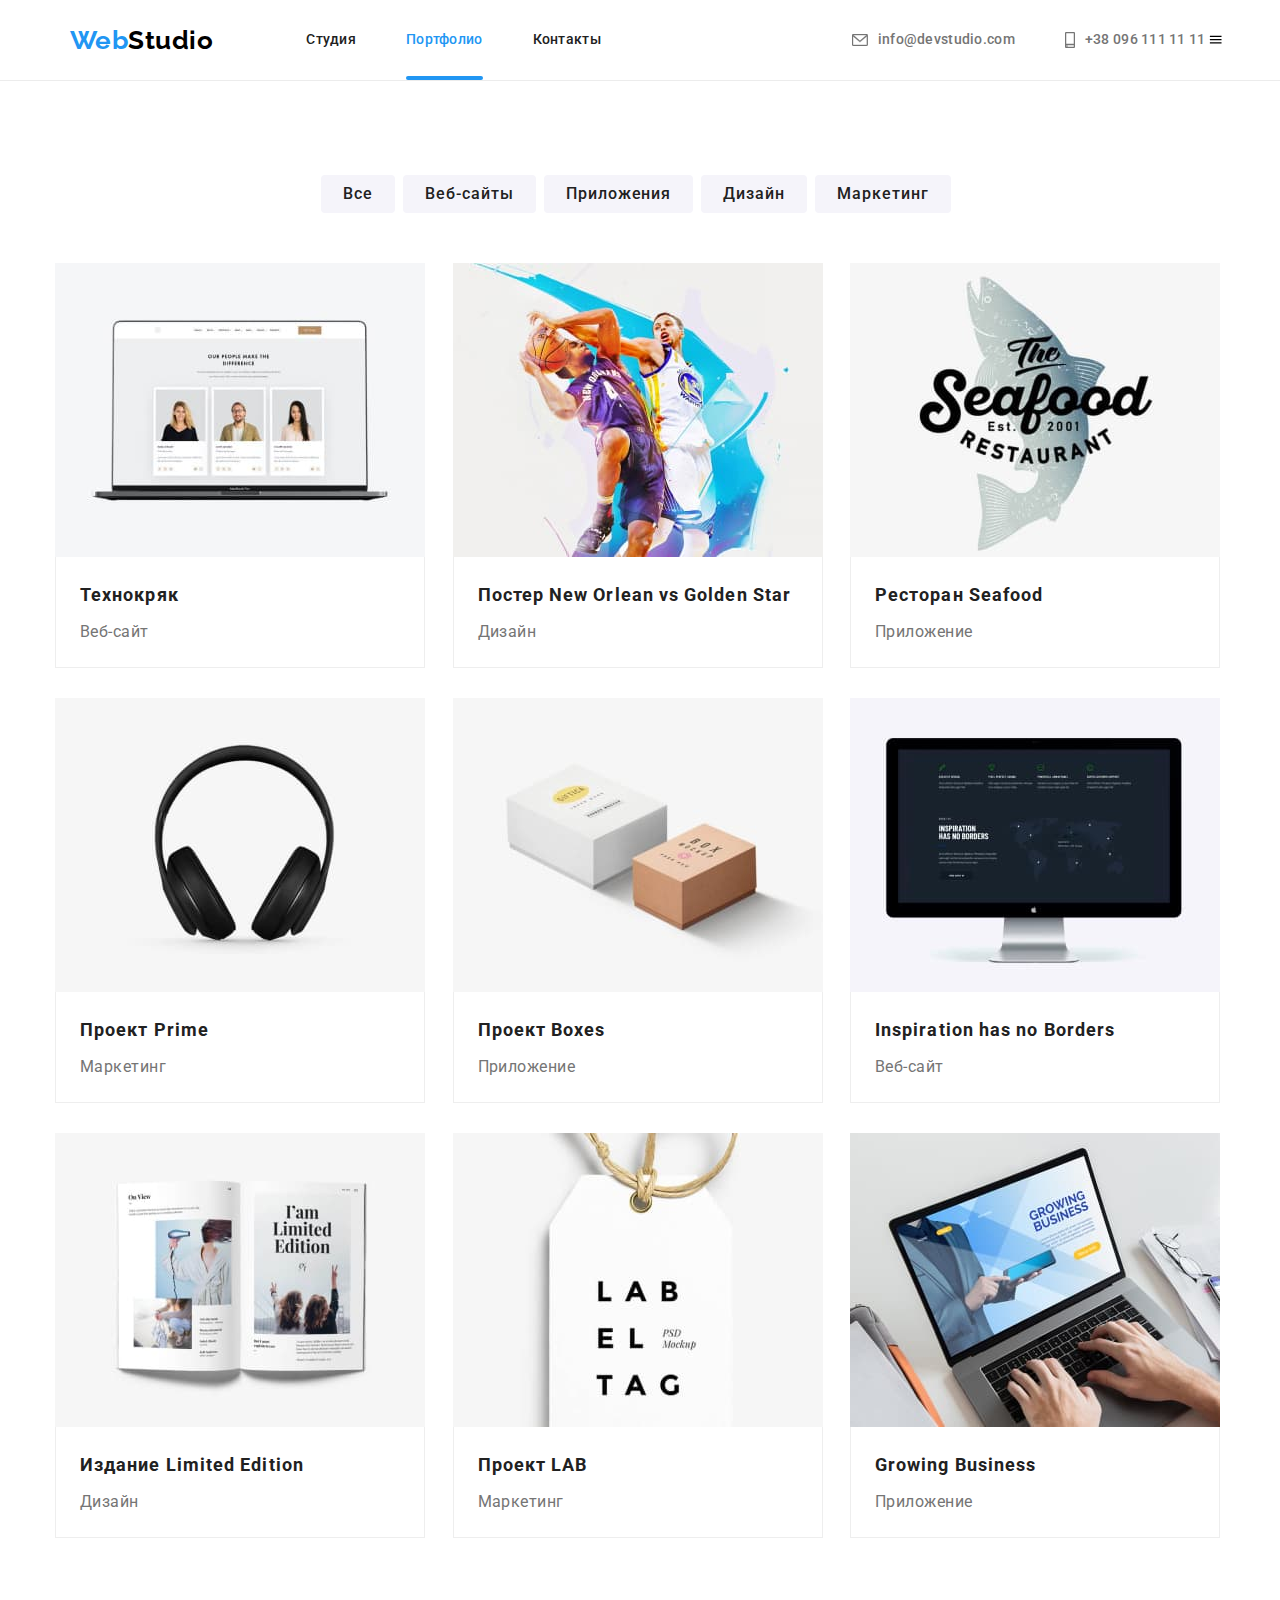
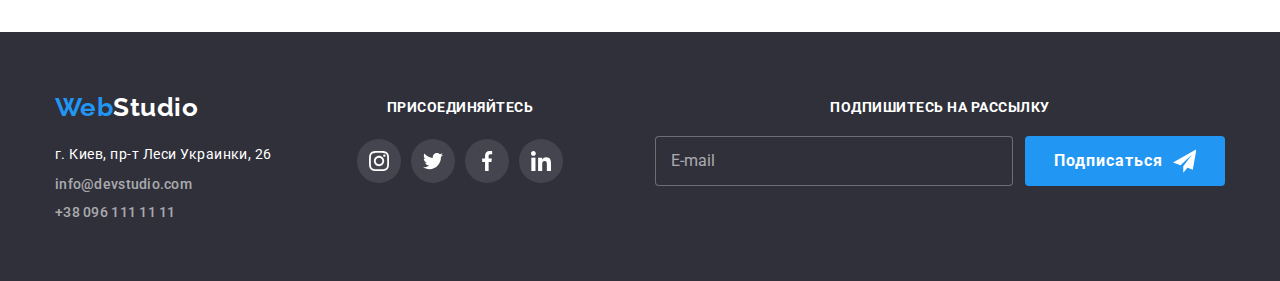
==== commit 863132b4: "commit 12.2" ====
--- a/portfolio.html
+++ b/portfolio.html
@@ -10,7 +10,7 @@
     rel="stylesheet" />
   <link rel="stylesheet"
     href="https://cdnjs.cloudflare.com/ajax/libs/modern-normalize/1.0.0/modern-normalize.min.css" />
-  <link rel="stylesheet" href="./sass/main.scss" />
+  <link rel="stylesheet" href="./css/main.css" />
 </head>
 
 <body>
--- a/css/main.css
+++ b/css/main.css
@@ -0,0 +1,1889 @@
+.portfolio, .footer, .container, .contacts, .main-nav, .page-header {
+  width: 100%;
+  padding-left: 15px;
+  padding-right: 15px;
+}
+@media screen and (min-width: 480px) {
+  .portfolio, .footer, .container, .contacts, .main-nav, .page-header {
+    max-width: 480px;
+    margin-left: auto;
+    margin-right: auto;
+  }
+}
+@media screen and (min-width: 768px) {
+  .portfolio, .footer, .container, .contacts, .main-nav, .page-header {
+    max-width: 768px;
+  }
+}
+@media screen and (min-width: 1200px) {
+  .portfolio, .footer, .container, .contacts, .main-nav, .page-header {
+    max-width: 1200px;
+  }
+}
+
+.mobile-menu__socials, .mobile-menu__contacts, .mobile-menu__list, .portfolio__filter, .portfolio__list, .address__scroll.list, .our-clients, .social-icons, .team__scroll.list, .skills, .contacts, .site-nav {
+  padding: 0;
+  margin: 0;
+  list-style: none;
+}
+
+.section__title.visually-hidden {
+  position: absolute !important;
+  clip: rect(1px 1px 1px 1px);
+  clip: rect(1px 1px 1px 1px);
+  padding: 0 !important;
+  border: 0 !important;
+  height: 1px !important;
+  width: 1px !important;
+  overflow: hidden;
+}
+
+.filter__button, .primary {
+  border-radius: 4px;
+  padding: 10px 32px;
+  color: #fff;
+  background-color: #2196f3;
+  font-family: Roboto;
+  font-weight: 700;
+  font-size: 16px;
+  line-height: 1.87;
+  letter-spacing: 0.06em;
+  cursor: pointer;
+  border: none;
+}
+
+.section {
+  -webkit-box-pack: center;
+      -ms-flex-pack: center;
+          justify-content: center;
+}
+@media screen and (min-width: 480px) {
+  .section {
+    padding-top: 60px;
+    padding-bottom: 60px;
+  }
+}
+@media screen and (min-width: 768px) {
+  .section {
+    padding-top: 60px;
+    padding-bottom: 60px;
+  }
+}
+@media screen and (min-width: 1200px) {
+  .section {
+    padding-top: 94px;
+    padding-bottom: 94px;
+  }
+}
+
+.section__title {
+  margin-top: 0;
+  color: #212121;
+  font-weight: 700;
+  font-size: 28px;
+  line-height: 1.18;
+  text-align: center;
+  margin-bottom: 50px;
+}
+@media screen and (min-width: 1200px) {
+  .section__title {
+    font-size: 36px;
+    line-height: 1.17;
+  }
+}
+
+html {
+  -webkit-box-sizing: border-box;
+          box-sizing: border-box;
+}
+
+*,
+*::before,
+*::after {
+  -webkit-box-sizing: inherit;
+          box-sizing: inherit;
+}
+
+body {
+  color: #757575;
+  font-family: Roboto, sans-serif;
+  letter-spacing: 0.03em;
+}
+
+img {
+  display: block;
+  max-width: 100%;
+  height: auto;
+}
+
+svg {
+  display: block;
+  max-width: 100%;
+  height: auto;
+}
+
+.header-line {
+  background-color: #fff;
+}
+
+.page-header {
+  position: relative;
+  display: -webkit-box;
+  display: -ms-flexbox;
+  display: flex;
+  background-color: #fff;
+}
+
+.page-header {
+  display: -webkit-box;
+  display: -ms-flexbox;
+  display: flex;
+  -webkit-box-align: center;
+      -ms-flex-align: center;
+          align-items: center;
+  -webkit-box-pack: end;
+      -ms-flex-pack: end;
+          justify-content: flex-end;
+}
+
+.main-nav {
+  display: -webkit-box;
+  display: -ms-flexbox;
+  display: flex;
+  -webkit-box-pack: start;
+      -ms-flex-pack: start;
+          justify-content: flex-start;
+}
+
+.site-nav {
+  display: none;
+}
+@media screen and (min-width: 768px) {
+  .site-nav {
+    display: -webkit-box;
+    display: -ms-flexbox;
+    display: flex;
+    -webkit-box-pack: start;
+        -ms-flex-pack: start;
+            justify-content: flex-start;
+    margin-left: 88px;
+  }
+}
+@media screen and (min-width: 1200px) {
+  .site-nav {
+    margin-left: 93px;
+  }
+}
+
+.site-nav .site-nav__item:not(:last-child) {
+  margin-right: 50px;
+}
+
+.site-nav__link {
+  display: block;
+  padding-top: 32px;
+  padding-bottom: 32px;
+  color: #212121;
+  font-style: normal;
+  font-weight: 500;
+  font-size: 14px;
+  line-height: 1.14;
+  letter-spacing: 0.02em;
+  text-decoration: none;
+  -webkit-transition: color 250ms cubic-bezier(0.4, 0, 0.2, 1);
+  transition: color 250ms cubic-bezier(0.4, 0, 0.2, 1);
+}
+.site-nav__link:hover, .site-nav__link:focus {
+  color: #2196f3;
+}
+
+.site-nav .site-nav__link.current {
+  color: #2196f3;
+}
+
+.site-nav__link.current {
+  position: relative;
+}
+
+.site-nav__link.current::after {
+  content: "";
+  position: absolute;
+  bottom: 0;
+  left: 0;
+  display: block;
+  width: 100%;
+  height: 4px;
+  background-color: #2196f3;
+  border-radius: 2px;
+}
+
+.contacts {
+  display: none;
+}
+@media screen and (min-width: 768px) {
+  .contacts {
+    display: block;
+    -webkit-box-pack: start;
+        -ms-flex-pack: start;
+            justify-content: flex-start;
+  }
+}
+@media screen and (min-width: 1200px) {
+  .contacts {
+    display: -webkit-box;
+    display: -ms-flexbox;
+    display: flex;
+    -webkit-box-pack: end;
+        -ms-flex-pack: end;
+            justify-content: flex-end;
+  }
+}
+
+.contacts-address__link {
+  display: -webkit-box;
+  display: -ms-flexbox;
+  display: flex;
+  color: #757575;
+  font-weight: 500;
+  font-size: 14px;
+  line-height: 1.14;
+  letter-spacing: 0.02em;
+  text-decoration: none;
+  -webkit-box-align: center;
+      -ms-flex-align: center;
+          align-items: center;
+  -webkit-box-pack: start;
+      -ms-flex-pack: start;
+          justify-content: flex-start;
+}
+@media screen and (min-width: 1200px) {
+  .contacts-address__link {
+    padding-top: 32px;
+    padding-bottom: 32px;
+  }
+}
+
+.contacts-address__link {
+  -webkit-transition: color 250ms cubic-bezier(0.4, 0, 0.2, 1);
+  transition: color 250ms cubic-bezier(0.4, 0, 0.2, 1);
+}
+.contacts-address__link:hover, .contacts-address__link:focus {
+  color: #2196f3;
+}
+
+.contacts-address:not(:last-child) {
+  margin-right: 0;
+  margin-bottom: 10px;
+}
+@media screen and (min-width: 1200px) {
+  .contacts-address:not(:last-child) {
+    margin-right: 50px;
+    margin-bottom: 0;
+  }
+}
+
+.contacts-address__icon {
+  width: 16px;
+  height: 12px;
+  margin-right: 10px;
+  fill: #757575;
+  stroke: currentColor;
+}
+
+.contacts-address__icon-2 {
+  width: 10px;
+  height: 16px;
+  margin-right: 10px;
+  fill: #757575;
+  stroke: currentColor;
+}
+
+.main {
+  border-top: 1px solid #ececec;
+}
+
+.main-nav__logo {
+  display: -webkit-box;
+  display: -ms-flexbox;
+  display: flex;
+  -webkit-box-pack: center;
+      -ms-flex-pack: center;
+          justify-content: center;
+  -webkit-box-align: center;
+      -ms-flex-align: center;
+          align-items: center;
+  font-family: Raleway, cursive;
+  font-weight: 700;
+  font-size: 26px;
+  line-height: 1.19;
+  text-decoration: none;
+}
+
+.logo-first {
+  color: #2196f3;
+}
+
+.logo-second-header {
+  color: #000;
+}
+
+.footer__logo {
+  display: block;
+  margin-bottom: 20px;
+  font-family: Raleway, cursive;
+  font-weight: 700;
+  font-size: 26px;
+  line-height: 1.19;
+  text-decoration: none;
+}
+
+.logo-second-footer {
+  color: #fff;
+}
+
+.hero {
+  max-width: 1600px;
+  height: 400px;
+  margin-right: auto;
+  margin-left: auto;
+  padding-top: 200px;
+  padding-bottom: 200px;
+  background-color: #2f303a;
+  background-size: cover;
+  text-align: center;
+}
+@media screen and (min-width: 1200px) {
+  .hero {
+    background-image: -webkit-gradient(linear, left top, right top, from(rgba(47, 48, 58, 0.4)), to(rgba(47, 48, 58, 0.4))), url(/images/main-page/desktop/img-hero.jpg);
+    background-image: linear-gradient(to right, rgba(47, 48, 58, 0.4), rgba(47, 48, 58, 0.4)), url(/images/main-page/desktop/img-hero.jpg);
+  }
+}
+@media screen and (min-width: 768px) {
+  .hero {
+    background-image: -webkit-gradient(linear, left top, right top, from(rgba(47, 48, 58, 0.4)), to(rgba(47, 48, 58, 0.4))), url(/images/main-page/tablet/img-hero.jpg);
+    background-image: linear-gradient(to right, rgba(47, 48, 58, 0.4), rgba(47, 48, 58, 0.4)), url(/images/main-page/tablet/img-hero.jpg);
+  }
+}
+@media screen and (min-width: 480px) {
+  .hero {
+    background-image: -webkit-gradient(linear, left top, right top, from(rgba(47, 48, 58, 0.4)), to(rgba(47, 48, 58, 0.4))), url(/images/main-page/mobile/img-hero.jpg);
+    background-image: linear-gradient(to right, rgba(47, 48, 58, 0.4), rgba(47, 48, 58, 0.4)), url(/images/main-page/mobile/img-hero.jpg);
+  }
+}
+@media screen and (min-width: 1200px) {
+  .hero {
+    height: 600px;
+  }
+}
+.hero__title {
+  margin-top: 0;
+  margin-bottom: 30px;
+  color: #fff;
+  font-weight: 900;
+  font-size: 26px;
+  line-height: 1.62;
+  letter-spacing: 0.06em;
+  text-transform: uppercase;
+}
+@media screen and (min-width: 1200px) {
+  .hero__title {
+    font-size: 44px;
+    line-height: 1.36;
+  }
+}
+
+.primary {
+  color: #fff;
+  background-color: #2196f3;
+  border-color: #2196f3;
+}
+
+.button-close-input {
+  position: relative;
+}
+
+.skills {
+  display: -webkit-box;
+  display: -ms-flexbox;
+  display: flex;
+  -ms-flex-preferred-size: 100%;
+      flex-basis: 100%;
+}
+@media screen and (min-width: 480px) {
+  .skills {
+    display: block;
+  }
+}
+@media screen and (min-width: 768px) {
+  .skills {
+    display: -webkit-box;
+    display: -ms-flexbox;
+    display: flex;
+    -ms-flex-wrap: wrap;
+        flex-wrap: wrap;
+    -webkit-box-pack: justify;
+        -ms-flex-pack: justify;
+            justify-content: space-between;
+  }
+}
+@media screen and (min-width: 1200px) {
+  .skills {
+    display: -webkit-box;
+    display: -ms-flexbox;
+    display: flex;
+    -ms-flex-wrap: inherit;
+        flex-wrap: inherit;
+    -webkit-box-pack: justify;
+        -ms-flex-pack: justify;
+            justify-content: space-between;
+    -webkit-box-align: center;
+        -ms-flex-align: center;
+            align-items: center;
+  }
+}
+.skills__title {
+  color: #212121;
+  font-weight: 700;
+  font-size: 14px;
+  line-height: 1.14;
+  text-transform: uppercase;
+  margin-top: 0;
+  margin-bottom: 10px;
+}
+.skills__text {
+  margin-top: 0;
+  margin-bottom: 0;
+  font-size: 14px;
+  line-height: 1.71;
+}
+.skills__item {
+  margin-bottom: 30px;
+}
+@media screen and (min-width: 768px) {
+  .skills__item {
+    -ms-flex-preferred-size: calc((100% - 2 * 15px) / 2);
+        flex-basis: calc((100% - 2 * 15px) / 2);
+  }
+}
+@media screen and (min-width: 1200px) {
+  .skills__item {
+    -ms-flex-preferred-size: calc((100% - 4 * 15px) / 4);
+        flex-basis: calc((100% - 4 * 15px) / 4);
+    margin-bottom: 0;
+  }
+}
+@media screen and (min-width: 480px) {
+  .skills__item:nth-last-child(-n+1) {
+    margin-bottom: 0;
+  }
+}
+@media screen and (min-width: 768px) {
+  .skills__item:nth-last-child(-n+2) {
+    margin-bottom: 0;
+  }
+}
+.skills__img {
+  display: -webkit-box;
+  display: -ms-flexbox;
+  display: flex;
+  -webkit-box-pack: center;
+      -ms-flex-pack: center;
+          justify-content: center;
+  -webkit-box-align: center;
+      -ms-flex-align: center;
+          align-items: center;
+  width: 100%;
+  height: 120px;
+  margin-bottom: 30px;
+  background-color: #f5f4fa;
+  border-radius: 4px;
+}
+.skills__svg {
+  color: #212121;
+}
+
+.employments-section {
+  display: none;
+}
+@media screen and (min-width: 1200px) {
+  .employments-section {
+    display: -webkit-box;
+    display: -ms-flexbox;
+    display: flex;
+    padding-top: 0;
+    padding-bottom: 94px;
+  }
+}
+.employments__tasks {
+  display: -webkit-box;
+  display: -ms-flexbox;
+  display: flex;
+  -webkit-box-pack: center;
+      -ms-flex-pack: center;
+          justify-content: center;
+  padding: 0;
+  margin: 0;
+}
+.employments__item {
+  display: -webkit-box;
+  display: -ms-flexbox;
+  display: flex;
+  position: relative;
+}
+.employments__about {
+  display: -webkit-box;
+  display: -ms-flexbox;
+  display: flex;
+  -webkit-box-pack: center;
+      -ms-flex-pack: center;
+          justify-content: center;
+  -webkit-box-align: center;
+      -ms-flex-align: center;
+          align-items: center;
+  position: absolute;
+  bottom: 0;
+  left: 0;
+  width: 100%;
+  height: 70px;
+  background: rgba(47, 48, 58, 0.8);
+}
+.employments__text {
+  font-weight: bold;
+  font-size: 14px;
+  line-height: 1.14;
+  text-align: center;
+  text-transform: uppercase;
+  color: #fff;
+}
+
+.employments__item:not(:last-child) {
+  margin-right: 30px;
+}
+
+.team.section {
+  margin-bottom: 0;
+  background-color: #f5f4fa;
+}
+
+.team__text {
+  margin-bottom: 16px;
+  font-size: 16px;
+  line-height: 1.19;
+}
+.team__title {
+  margin-top: 30px;
+  color: #212121;
+  font-weight: 500;
+  font-size: 16px;
+  line-height: 1.19;
+}
+.team__item {
+  background-color: #fff;
+  -webkit-box-shadow: 0px 4px 4px 0px rgba(0, 0, 0, 0.25);
+          box-shadow: 0px 4px 4px 0px rgba(0, 0, 0, 0.25);
+}
+@media screen and (min-width: 768px) {
+  .team__item {
+    -ms-flex-preferred-size: calc((100% - 2 * 15px) / 2);
+        flex-basis: calc((100% - 2 * 15px) / 2);
+  }
+}
+@media screen and (min-width: 1200px) {
+  .team__item {
+    -ms-flex-preferred-size: calc((100% - 4 * 15px) / 4);
+        flex-basis: calc((100% - 4 * 15px) / 4);
+  }
+}
+.team__about {
+  padding-bottom: 24px;
+  text-align: center;
+}
+@media screen and (min-width: 1200px) {
+  .team__about {
+    padding-bottom: 30px;
+  }
+}
+.team__scroll {
+  -ms-flex-preferred-size: 100%;
+      flex-basis: 100%;
+}
+@media screen and (min-width: 480px) {
+  .team__scroll {
+    display: block;
+  }
+}
+@media screen and (min-width: 768px) {
+  .team__scroll {
+    display: -webkit-box;
+    display: -ms-flexbox;
+    display: flex;
+    -ms-flex-wrap: wrap;
+        flex-wrap: wrap;
+    -webkit-box-pack: justify;
+        -ms-flex-pack: justify;
+            justify-content: space-between;
+  }
+}
+@media screen and (min-width: 1200px) {
+  .team__scroll {
+    display: -webkit-box;
+    display: -ms-flexbox;
+    display: flex;
+    -ms-flex-wrap: inherit;
+        flex-wrap: inherit;
+    -webkit-box-pack: justify;
+        -ms-flex-pack: justify;
+            justify-content: space-between;
+    -webkit-box-align: center;
+        -ms-flex-align: center;
+            align-items: center;
+  }
+}
+.team__item:not(:last-child) {
+  margin-bottom: 30px;
+}
+@media screen and (min-width: 1200px) {
+  .team__item:not(:last-child) {
+    margin-bottom: 0;
+  }
+}
+@media screen and (min-width: 768px) {
+  .team__item:nth-last-child(-n+2) {
+    margin-bottom: 0;
+  }
+}
+
+.list-title {
+  margin-top: 0;
+  color: #212121;
+  font-weight: 500;
+  font-size: 16px;
+  line-height: 1.19;
+}
+
+.social-icons {
+  display: -webkit-inline-box;
+  display: -ms-inline-flexbox;
+  display: inline-flex;
+}
+.social-icons__svg {
+  width: 20px;
+  height: 20px;
+  fill: #afb1b8;
+}
+.social-icons__link {
+  display: -webkit-box;
+  display: -ms-flexbox;
+  display: flex;
+  -webkit-box-align: center;
+      -ms-flex-align: center;
+          align-items: center;
+  -webkit-box-pack: center;
+      -ms-flex-pack: center;
+          justify-content: center;
+  width: 44px;
+  height: 44px;
+  border-radius: 50%;
+  background-color: #fff;
+  -webkit-transition: background-color 250ms cubic-bezier(0.4, 0, 0.2, 1);
+  transition: background-color 250ms cubic-bezier(0.4, 0, 0.2, 1);
+}
+.social-icons__link:hover, .social-icons__link:focus {
+  width: 44px;
+  height: 44px;
+  border-radius: 50%;
+  background: #2196f3;
+}
+
+.social-icons__item:not(:last-child) {
+  margin-right: 10px;
+}
+
+.social-icons__link:hover .social-icons__svg,
+.social-icons__link:focus .social-icons__svg {
+  width: 20px;
+  height: 20px;
+  fill: white;
+  background: #2196f3;
+}
+
+.social-icons__link .social-icons__svg {
+  -webkit-transition: -webkit-transform 250ms cubic-bezier(0.4, 0, 0.2, 1);
+  transition: -webkit-transform 250ms cubic-bezier(0.4, 0, 0.2, 1);
+  transition: transform 250ms cubic-bezier(0.4, 0, 0.2, 1);
+  transition: transform 250ms cubic-bezier(0.4, 0, 0.2, 1), -webkit-transform 250ms cubic-bezier(0.4, 0, 0.2, 1);
+}
+
+.our-clients {
+  display: -webkit-box;
+  display: -ms-flexbox;
+  display: flex;
+  -ms-flex-wrap: wrap;
+      flex-wrap: wrap;
+  -ms-flex-preferred-size: 100%;
+      flex-basis: 100%;
+  -webkit-box-align: center;
+      -ms-flex-align: center;
+          align-items: center;
+  -webkit-box-pack: justify;
+      -ms-flex-pack: justify;
+          justify-content: space-between;
+}
+@media screen and (min-width: 480px) {
+  .our-clients {
+    -ms-flex-preferred-size: calc((100% - 2 * 15px) / 2);
+        flex-basis: calc((100% - 2 * 15px) / 2);
+  }
+}
+@media screen and (min-width: 768px) {
+  .our-clients {
+    -ms-flex-preferred-size: calc((100% - 3 * 15px) / 3);
+        flex-basis: calc((100% - 3 * 15px) / 3);
+  }
+}
+@media screen and (min-width: 1200px) {
+  .our-clients {
+    -ms-flex-preferred-size: calc((100% - 6 * 15px) / 6);
+        flex-basis: calc((100% - 6 * 15px) / 6);
+  }
+}
+.our-clients__item {
+  margin-bottom: 30px;
+}
+@media screen and (min-width: 1200px) {
+  .our-clients__item {
+    margin-bottom: 0;
+  }
+}
+@media screen and (min-width: 480px) {
+  .our-clients__item:nth-last-child(-n+2) {
+    margin-bottom: 0;
+  }
+}
+@media screen and (min-width: 768px) {
+  .our-clients__item:nth-last-child(-n+3) {
+    margin-bottom: 0;
+  }
+}
+.our-clients__position {
+  display: -webkit-box;
+  display: -ms-flexbox;
+  display: flex;
+  -webkit-box-pack: center;
+      -ms-flex-pack: center;
+          justify-content: center;
+  -webkit-box-align: center;
+      -ms-flex-align: center;
+          align-items: center;
+  border: 1px solid #afb1b8;
+  border-radius: 4px;
+  -webkit-transition: -webkit-transform 250ms cubic-bezier(0.4, 0, 0.2, 1);
+  transition: -webkit-transform 250ms cubic-bezier(0.4, 0, 0.2, 1);
+  transition: transform 250ms cubic-bezier(0.4, 0, 0.2, 1);
+  transition: transform 250ms cubic-bezier(0.4, 0, 0.2, 1), -webkit-transform 250ms cubic-bezier(0.4, 0, 0.2, 1);
+}
+@media screen and (min-width: 480px) {
+  .our-clients__position {
+    width: 210px;
+    height: 92px;
+  }
+}
+@media screen and (min-width: 768px) {
+  .our-clients__position {
+    width: 226px;
+    height: 92px;
+  }
+}
+@media screen and (min-width: 1200px) {
+  .our-clients__position {
+    width: 170px;
+    height: 92px;
+  }
+}
+.our-clients__position:hover, .our-clients__position:focus {
+  border: 1px solid #2196f3;
+  border-radius: 4px;
+}
+.our-clients__svg {
+  width: 106px;
+  height: 60px;
+  fill: #afb1b8;
+  -webkit-transition: fill 250ms cubic-bezier(0.4, 0, 0.2, 1);
+  transition: fill 250ms cubic-bezier(0.4, 0, 0.2, 1);
+}
+
+.our-clients__position:hover .our-clients__svg,
+.our-clients__position:focus .our-clients__svg {
+  fill: #2196f3;
+}
+
+.footer {
+  max-width: 1600px;
+  background-color: #2f303a;
+  display: -webkit-inline-box;
+  display: -ms-inline-flexbox;
+  display: inline-flex;
+  -webkit-box-pack: center;
+      -ms-flex-pack: center;
+          justify-content: center;
+}
+.footer__address {
+  display: block;
+  text-align: center;
+}
+@media screen and (min-width: 768px) {
+  .footer__address {
+    width: 232px;
+    margin-right: 165px;
+    margin-left: 61px;
+  }
+}
+@media screen and (min-width: 1200px) {
+  .footer__address {
+    text-align: start;
+    margin-right: 70px;
+    margin-left: 0;
+  }
+}
+.footer__logo {
+  display: block;
+  margin-bottom: 20px;
+  font-family: Raleway, cursive;
+  font-weight: 700;
+  font-size: 24px;
+  line-height: 1.17;
+  text-decoration: none;
+}
+@media screen and (min-width: 1200px) {
+  .footer__logo {
+    font-size: 26px;
+    line-height: 1.19;
+  }
+}
+
+.footer-line {
+  text-align: center;
+  min-width: 480px;
+  padding: 60px 15px;
+  margin-right: auto;
+  margin-left: auto;
+  -webkit-box-pack: center;
+      -ms-flex-pack: center;
+          justify-content: center;
+}
+@media screen and (min-width: 1200px) {
+  .footer-line {
+    width: 1200px;
+    display: -webkit-box;
+    display: -ms-flexbox;
+    display: flex;
+    -webkit-box-pack: justify;
+        -ms-flex-pack: justify;
+            justify-content: space-between;
+  }
+}
+@media screen and (min-width: 768px) {
+  .footer-line__table {
+    display: -webkit-box;
+    display: -ms-flexbox;
+    display: flex;
+    margin-bottom: 60px;
+  }
+}
+@media screen and (min-width: 1200px) {
+  .footer-line__table {
+    display: -webkit-inline-box;
+    display: -ms-inline-flexbox;
+    display: inline-flex;
+    margin-bottom: 0;
+  }
+}
+
+.address {
+  margin-bottom: 60px;
+}
+@media screen and (min-width: 768px) {
+  .address {
+    margin-bottom: 0;
+  }
+}
+.address__text {
+  color: #fff;
+  font-style: normal;
+  margin-top: 20px;
+  margin-bottom: 8px;
+  font-family: Roboto;
+  font-size: 14px;
+  line-height: 1.7;
+}
+@media screen and (min-width: 1200px) {
+  .address__text {
+    margin-bottom: 9px;
+  }
+}
+.address__link {
+  -webkit-transition: color 250ms cubic-bezier(0.4, 0, 0.2, 1);
+  transition: color 250ms cubic-bezier(0.4, 0, 0.2, 1);
+}
+.address__link:hover, .address__link:focus {
+  color: #2196f3;
+}
+
+.address__item:not(:last-child) {
+  margin-bottom: 9px;
+}
+
+.footer-social-icons__link {
+  padding-top: 0;
+  padding-bottom: 0pt;
+  margin-left: 0;
+  color: rgba(255, 255, 255, 0.6);
+  font-style: normal;
+  font-weight: 500;
+  font-size: 14px;
+  line-height: 1.14;
+  letter-spacing: 0.02em;
+  text-decoration: none;
+  -webkit-transition: color 250ms cubic-bezier(0.4, 0, 0.2, 1);
+  transition: color 250ms cubic-bezier(0.4, 0, 0.2, 1);
+}
+.footer-social-icons__link:hover, .footer-social-icons__link:focus {
+  color: #2196f3;
+}
+
+.social-icons__title {
+  margin-top: 0;
+  margin-bottom: 20px;
+  padding-top: 8px;
+  padding-bottom: 3px;
+  font-weight: bold;
+  font-size: 14px;
+  line-height: 1.14;
+  text-transform: uppercase;
+  color: #fff;
+}
+
+.footer-social-icons {
+  margin-bottom: 60px;
+}
+@media screen and (min-width: 768px) {
+  .footer-social-icons {
+    margin-bottom: 0;
+  }
+}
+.footer-social-icons__svg {
+  width: 20px;
+  height: 20px;
+  fill: #fff;
+}
+.footer-social-icons__link {
+  display: -webkit-box;
+  display: -ms-flexbox;
+  display: flex;
+  -webkit-box-align: center;
+      -ms-flex-align: center;
+          align-items: center;
+  -webkit-box-pack: center;
+      -ms-flex-pack: center;
+          justify-content: center;
+  width: 44px;
+  height: 44px;
+  border-radius: 50%;
+  background-color: rgba(255, 255, 255, 0.1);
+  -webkit-transition: background-color 250ms cubic-bezier(0.4, 0, 0.2, 1);
+  transition: background-color 250ms cubic-bezier(0.4, 0, 0.2, 1);
+}
+.footer-social-icons__link:hover, .footer-social-icons__link:focus {
+  width: 44px;
+  height: 44px;
+  border-radius: 50%;
+  background-color: #2196f3;
+}
+
+.footer-social-icons__link .footer-social-icons__svg {
+  -webkit-transition: background-color 250ms cubic-bezier(0.4, 0, 0.2, 1);
+  transition: background-color 250ms cubic-bezier(0.4, 0, 0.2, 1);
+}
+
+.footer-social-icons__link:hover .footer-social-icons__svg,
+.footer-social-icons__link:focus .footer-social-icons__svg {
+  width: 20px;
+  height: 20px;
+  fill: white;
+  background-color: #2196f3;
+}
+
+.address a {
+  padding-top: 0;
+  padding-bottom: 0pt;
+  margin-left: 0;
+  color: rgba(255, 255, 255, 0.6);
+  font-style: normal;
+  font-weight: 500;
+  font-size: 14px;
+  line-height: 1.14;
+  letter-spacing: 0.02em;
+  text-decoration: none;
+  -webkit-transition: color 250ms cubic-bezier(0.4, 0, 0.2, 1);
+  transition: color 250ms cubic-bezier(0.4, 0, 0.2, 1);
+}
+
+.address__item:not(:last-child) {
+  margin-bottom: 9px;
+}
+
+.footer-form {
+  padding: 0;
+  margin-top: 0;
+  margin-bottom: 0;
+}
+@media screen and (min-width: 1200px) {
+  .footer-form {
+    width: 570px;
+    min-height: 86px;
+  }
+}
+.footer-form__title {
+  margin-top: 0;
+  margin-bottom: 20px;
+  font-weight: bold;
+  font-size: 14px;
+  line-height: 1.14;
+  text-transform: uppercase;
+  color: #fff;
+}
+@media screen and (min-width: 1200px) {
+  .footer-form__title {
+    margin-top: 8px;
+  }
+}
+.footer-form__field {
+  display: block;
+  text-align: center;
+  width: 450px;
+}
+@media screen and (min-width: 768px) {
+  .footer-form__field {
+    width: 738px;
+  }
+}
+@media screen and (min-width: 1200px) {
+  .footer-form__field {
+    display: -webkit-box;
+    display: -ms-flexbox;
+    display: flex;
+    margin-bottom: 10px;
+    width: 570px;
+  }
+}
+.footer-form__input {
+  margin: 0;
+  margin-right: 0;
+  margin-bottom: 20px;
+  padding: 15px;
+  border: 1px solid rgba(33, 33, 33, 0.2);
+  -webkit-box-sizing: border-box;
+          box-sizing: border-box;
+  border-radius: 4px;
+  width: 450px;
+  height: 50px;
+  border: 1px solid rgba(255, 255, 255, 0.3);
+  background-color: #2f303a;
+}
+.footer-form__input::-webkit-input-placeholder {
+  color: rgba(255, 255, 255, 0.6);
+  font-size: 16px;
+  line-height: 1.25;
+}
+.footer-form__input::-moz-placeholder {
+  color: rgba(255, 255, 255, 0.6);
+  font-size: 16px;
+  line-height: 1.25;
+}
+.footer-form__input:-ms-input-placeholder {
+  color: rgba(255, 255, 255, 0.6);
+  font-size: 16px;
+  line-height: 1.25;
+}
+.footer-form__input::-ms-input-placeholder {
+  color: rgba(255, 255, 255, 0.6);
+  font-size: 16px;
+  line-height: 1.25;
+}
+.footer-form__input::placeholder {
+  color: rgba(255, 255, 255, 0.6);
+  font-size: 16px;
+  line-height: 1.25;
+}
+.footer-form__input:hover, .footer-form__input:focus {
+  border-color: #2196f3;
+  cursor: pointer;
+}
+@media screen and (min-width: 1200px) {
+  .footer-form__input {
+    width: 358px;
+    height: 50px;
+    font-size: 16px;
+    margin-right: 12px;
+    margin-bottom: 0;
+  }
+}
+
+.footer__button {
+  display: -webkit-box;
+  display: -ms-flexbox;
+  display: flex;
+  color: #fff;
+  background-color: #2196f3;
+  border-color: #2196f3;
+  width: 200px;
+  margin-left: auto;
+  margin-right: auto;
+  border-radius: 4px;
+  padding: 10px 29px;
+  font-family: Roboto;
+  font-weight: 700;
+  font-size: 16px;
+  line-height: 1.87;
+  letter-spacing: 0.06em;
+  cursor: pointer;
+  border: none;
+}
+.footer__button-send {
+  fill: #fff;
+}
+.footer__button-text {
+  margin-right: 10px;
+}
+.footer__button-svg {
+  display: -webkit-box;
+  display: -ms-flexbox;
+  display: flex;
+  margin: 0;
+  padding-top: auto;
+  padding-bottom: auto;
+}
+
+.cards {
+  display: -webkit-box;
+  display: -ms-flexbox;
+  display: flex;
+}
+.cards__title {
+  color: #212121;
+  font-weight: 700;
+  font-size: 18px;
+  line-height: 2;
+  letter-spacing: 0.06em;
+  margin-top: 0;
+  margin-bottom: 4px;
+}
+.cards__about {
+  font-size: 16px;
+  line-height: 1.87;
+  color: #757575;
+  margin-top: 0;
+  margin-bottom: 0;
+}
+.cards__link {
+  display: block;
+  text-decoration: none;
+}
+.cards__img {
+  display: -webkit-box;
+  display: -ms-flexbox;
+  display: flex;
+  margin-bottom: 0;
+}
+.cards__img-item {
+  width: 100%;
+}
+.cards__discription {
+  position: absolute;
+  display: -webkit-box;
+  display: -ms-flexbox;
+  display: flex;
+  -webkit-box-pack: center;
+      -ms-flex-pack: center;
+          justify-content: center;
+  -webkit-box-align: center;
+      -ms-flex-align: center;
+          align-items: center;
+  top: 0;
+  left: 0;
+  width: 100%;
+  height: 294px;
+  background-color: rgba(33, 150, 243, 0.9);
+  -webkit-transform: translateY(100%);
+          transform: translateY(100%);
+  opacity: 0;
+  -webkit-transition-property: -webkit-transform 250ms cubic-bezier(0.4, 0, 0.2, 1);
+  transition-property: -webkit-transform 250ms cubic-bezier(0.4, 0, 0.2, 1);
+  transition-property: transform 250ms cubic-bezier(0.4, 0, 0.2, 1);
+  transition-property: transform 250ms cubic-bezier(0.4, 0, 0.2, 1), -webkit-transform 250ms cubic-bezier(0.4, 0, 0.2, 1);
+  -webkit-transition-duration: 250ms;
+          transition-duration: 250ms;
+}
+.portfolio__item:hover .cards__discription {
+  opacity: 1;
+  -webkit-box-pack: center;
+      -ms-flex-pack: center;
+          justify-content: center;
+  -webkit-box-align: center;
+      -ms-flex-align: center;
+          align-items: center;
+  -webkit-transform: translateY(0);
+          transform: translateY(0);
+}
+.cards__text {
+  width: 322px;
+  height: 168px;
+  font-size: 18px;
+  line-height: 1.56;
+  color: #fff;
+  text-decoration: none;
+}
+
+.portfolio__filter .list-title:not(:last-child) {
+  margin-right: 8px;
+}
+
+.portfolio {
+  -webkit-box-pack: center;
+      -ms-flex-pack: center;
+          justify-content: center;
+}
+.portfolio__list {
+  -ms-flex-preferred-size: 100%;
+      flex-basis: 100%;
+}
+@media screen and (min-width: 480px) {
+  .portfolio__list {
+    display: block;
+  }
+}
+@media screen and (min-width: 768px) {
+  .portfolio__list {
+    display: -webkit-box;
+    display: -ms-flexbox;
+    display: flex;
+    -ms-flex-wrap: wrap;
+        flex-wrap: wrap;
+    -webkit-box-pack: justify;
+        -ms-flex-pack: justify;
+            justify-content: space-between;
+  }
+}
+.portfolio__item {
+  position: relative;
+  overflow: hidden;
+}
+@media screen and (min-width: 768px) {
+  .portfolio__item {
+    -ms-flex-preferred-size: calc((100% - 2 * 15px) / 2);
+        flex-basis: calc((100% - 2 * 15px) / 2);
+  }
+}
+@media screen and (min-width: 1200px) {
+  .portfolio__item {
+    -ms-flex-preferred-size: calc((100% - 3 * 15px) / 3);
+        flex-basis: calc((100% - 3 * 15px) / 3);
+  }
+}
+.portfolio__item:hover, .portfolio__item:focus {
+  -webkit-box-shadow: 0 4px 4px 0 rgba(0, 0, 0, 0.25);
+          box-shadow: 0 4px 4px 0 rgba(0, 0, 0, 0.25);
+}
+@media screen and (min-width: 480px) {
+  .portfolio__item:not(:last-child) {
+    margin-bottom: 30px;
+  }
+}
+@media screen and (min-width: 768px) {
+  .portfolio__item:not(:last-child) {
+    margin-bottom: 30px;
+  }
+}
+@media screen and (min-width: 1200px) {
+  .portfolio__item:not(:last-child) {
+    margin-bottom: 0;
+  }
+}
+@media screen and (min-width: 1200px) {
+  .portfolio__item:nth-child(-n+6) {
+    margin-bottom: 30px;
+  }
+}
+@media screen and (min-width: 768px) {
+  .portfolio__item:nth-child(2n+1) {
+    margin-right: 30px;
+  }
+}
+@media screen and (min-width: 1200px) {
+  .portfolio__item:nth-child(2n+1) {
+    margin-right: 0;
+  }
+}
+.portfolio__filter {
+  display: -webkit-box;
+  display: -ms-flexbox;
+  display: flex;
+  -ms-flex-wrap: wrap;
+      flex-wrap: wrap;
+}
+@media screen and (min-width: 480px) {
+  .portfolio__filter {
+    -webkit-box-pack: start;
+        -ms-flex-pack: start;
+            justify-content: flex-start;
+    -webkit-box-align: center;
+        -ms-flex-align: center;
+            align-items: center;
+  }
+}
+@media screen and (min-width: 768px) {
+  .portfolio__filter {
+    -webkit-box-pack: center;
+        -ms-flex-pack: center;
+            justify-content: center;
+    -webkit-box-align: center;
+        -ms-flex-align: center;
+            align-items: center;
+  }
+}
+
+@media screen and (min-width: 480px) {
+  .list-title {
+    margin-bottom: 15px;
+    margin-right: 8px;
+  }
+  .list-title:nth-last-child(-n+2) {
+    margin-bottom: 40px;
+  }
+}
+@media screen and (min-width: 480px) and (min-width: 768px) {
+  .list-title:nth-last-child(-n+2) {
+    margin-bottom: 30px;
+  }
+}
+@media screen and (min-width: 480px) and (min-width: 1200px) {
+  .list-title:nth-last-child(-n+2) {
+    margin-bottom: 50px;
+  }
+}
+@media screen and (min-width: 768px) {
+  .list-title {
+    margin-bottom: 30px;
+  }
+}
+@media screen and (min-width: 1200px) {
+  .list-title {
+    margin-bottom: 50px;
+  }
+}
+
+.box {
+  display: block;
+  border-bottom: 1px solid #eeeeee;
+  border-left: 1px solid #eeeeee;
+  border-right: 1px solid #eeeeee;
+  -webkit-box-sizing: border-box;
+          box-sizing: border-box;
+  padding: 20px 24px;
+}
+@media screen and (min-width: 768px) {
+  .box.biger {
+    height: 146px;
+    display: block;
+  }
+}
+@media screen and (min-width: 1200px) {
+  .box.biger {
+    height: auto;
+    display: block;
+  }
+}
+
+.filter__button {
+  padding: 6px 22px;
+  background-color: #f5f4fa;
+  color: #212121;
+  font-weight: 500;
+  font-size: 16px;
+  line-height: 1.62;
+  font-family: Roboto;
+  -webkit-transition: background-color 250ms cubic-bezier(0.4, 0, 0.2, 1);
+  transition: background-color 250ms cubic-bezier(0.4, 0, 0.2, 1);
+}
+.filter__button:hover, .filter__button:focus {
+  background-color: #2196f3;
+  color: #fff;
+  border-color: #2196f3;
+  -webkit-box-shadow: 0px 2px 2px 0px rgba(0, 0, 0, 0.12);
+          box-shadow: 0px 2px 2px 0px rgba(0, 0, 0, 0.12);
+  -webkit-box-shadow: 0px 1px 2px 0px rgba(0, 0, 0, 0.08);
+          box-shadow: 0px 1px 2px 0px rgba(0, 0, 0, 0.08);
+  -webkit-box-shadow: 0px 3px 1px 0px rgba(0, 0, 0, 0.1);
+          box-shadow: 0px 3px 1px 0px rgba(0, 0, 0, 0.1);
+}
+
+.backdrop {
+  position: fixed;
+  top: 0;
+  left: 0;
+  width: 100%;
+  height: 100%;
+  background-color: rgba(0, 0, 0, 0.2);
+  opacity: 1;
+  -webkit-transition: opacity 250ms cubic-bezier(0.4, 0, 0.2, 1);
+  transition: opacity 250ms cubic-bezier(0.4, 0, 0.2, 1);
+}
+
+.backdrop.is-hidden {
+  opacity: 0;
+  pointer-events: none;
+}
+
+.backdrop.is-hidden .modal {
+  -webkit-transform: translate(-50%, -50%) scale(0.9);
+          transform: translate(-50%, -50%) scale(0.9);
+}
+
+.modal-form {
+  width: 450px;
+  height: 609px;
+  padding: 40px;
+  margin-left: auto;
+  margin-right: auto;
+}
+@media screen and (min-width: 1200px) {
+  .modal-form {
+    width: 528px;
+    height: 581px;
+  }
+}
+.modal-form__information {
+  width: 370px;
+  margin-left: auto;
+  margin-right: auto;
+  margin-bottom: 20px;
+}
+@media screen and (min-width: 1200px) {
+  .modal-form__information {
+    width: 448px;
+  }
+}
+.modal-form__title {
+  margin-top: 0;
+  margin-bottom: 12px;
+  width: 370px;
+  font-weight: bold;
+  font-size: 20px;
+  line-height: 1.15;
+  text-align: center;
+  color: #212121;
+}
+@media screen and (min-width: 1200px) {
+  .modal-form__title {
+    width: 448px;
+  }
+}
+.modal-form__field {
+  position: relative;
+  display: -webkit-box;
+  display: -ms-flexbox;
+  display: flex;
+  -webkit-box-orient: vertical;
+  -webkit-box-direction: normal;
+      -ms-flex-direction: column;
+          flex-direction: column;
+  margin-bottom: 10px;
+}
+.modal-form__confirm {
+  display: contents;
+  -webkit-box-align: end;
+      -ms-flex-align: end;
+          align-items: end;
+  padding-left: 12px;
+  padding-right: 12px;
+}
+@media screen and (min-width: 768px) {
+  .modal-form__confirm {
+    display: inline;
+  }
+}
+@media screen and (min-width: 1200px) {
+  .modal-form__confirm {
+    display: inline-block;
+  }
+}
+.modal-form__label {
+  margin-bottom: 4px;
+  font-size: 12px;
+  line-height: 1.17;
+  letter-spacing: 0.01em;
+  color: #757575;
+}
+.modal-form__textarea {
+  border: 1px solid rgba(33, 33, 33, 0.2);
+  -webkit-box-sizing: border-box;
+          box-sizing: border-box;
+  resize: none;
+  border-radius: 4px;
+  padding: 12px 16px;
+  font-size: 16px;
+  height: 120px;
+  -webkit-transition: color 250ms cubic-bezier(0.4, 0, 0.2, 1);
+  transition: color 250ms cubic-bezier(0.4, 0, 0.2, 1);
+}
+.modal-form__textarea:hover, .modal-form__textarea:focus {
+  border-color: #2196f3;
+  cursor: pointer;
+}
+.modal-form__textarea::-webkit-input-placeholder {
+  color: rgba(117, 117, 117, 0.5);
+  font-size: 14px;
+  line-height: 1.14;
+  letter-spacing: 0.01em;
+}
+.modal-form__textarea::-moz-placeholder {
+  color: rgba(117, 117, 117, 0.5);
+  font-size: 14px;
+  line-height: 1.14;
+  letter-spacing: 0.01em;
+}
+.modal-form__textarea:-ms-input-placeholder {
+  color: rgba(117, 117, 117, 0.5);
+  font-size: 14px;
+  line-height: 1.14;
+  letter-spacing: 0.01em;
+}
+.modal-form__textarea::-ms-input-placeholder {
+  color: rgba(117, 117, 117, 0.5);
+  font-size: 14px;
+  line-height: 1.14;
+  letter-spacing: 0.01em;
+}
+.modal-form__textarea::placeholder {
+  color: rgba(117, 117, 117, 0.5);
+  font-size: 14px;
+  line-height: 1.14;
+  letter-spacing: 0.01em;
+}
+.modal-form__checkbox {
+  position: relative;
+  margin-bottom: 30px;
+  width: 370px;
+  text-align: end;
+}
+@media screen and (min-width: 1200px) {
+  .modal-form__checkbox {
+    display: initial;
+    width: 448px;
+  }
+}
+
+.modal {
+  position: absolute;
+  top: 50%;
+  left: 50%;
+  min-width: 528px;
+  min-height: 581px;
+  background-color: #fff;
+  -webkit-box-shadow: 0px 1px 3px rgba(0, 0, 0, 0.12), 0px 1px 1px rgba(0, 0, 0, 0.14), 0px 2px 1px rgba(0, 0, 0, 0.2);
+          box-shadow: 0px 1px 3px rgba(0, 0, 0, 0.12), 0px 1px 1px rgba(0, 0, 0, 0.14), 0px 2px 1px rgba(0, 0, 0, 0.2);
+  border-radius: 4px;
+  -webkit-transform: translate(-50%, -50%) scale(1);
+          transform: translate(-50%, -50%) scale(1);
+  -webkit-transition: -webkit-transform 250ms cubic-bezier(0.4, 0, 0.2, 1);
+  transition: -webkit-transform 250ms cubic-bezier(0.4, 0, 0.2, 1);
+  transition: transform 250ms cubic-bezier(0.4, 0, 0.2, 1);
+  transition: transform 250ms cubic-bezier(0.4, 0, 0.2, 1), -webkit-transform 250ms cubic-bezier(0.4, 0, 0.2, 1);
+}
+.modal__label-confirm {
+  margin-bottom: 0;
+  font-size: 12px;
+  line-height: 1.17;
+  color: #757575;
+}
+@media screen and (min-width: 1200px) {
+  .modal__label-confirm {
+    font-size: 14px;
+    line-height: 1.71;
+    margin-left: 20px;
+  }
+}
+.modal__label-confirm::before {
+  position: absolute;
+  top: 0;
+  left: 0;
+  content: " ";
+  display: inline-block;
+  width: 16px;
+  height: 16px;
+  border-radius: 3px;
+  background-image: url(/images/icons/Vector-2.svg);
+  color: #212121;
+  background-repeat: no-repeat;
+  background-position: center;
+  background-size: contain;
+}
+@media screen and (min-width: 1200px) {
+  .modal__label-confirm::before {
+    margin-right: 7px;
+  }
+}
+.modal__checkbox-link {
+  color: #2196f3;
+  -webkit-text-decoration-line: underline;
+          text-decoration-line: underline;
+}
+.modal__checkbox {
+  -webkit-appearance: none;
+  -moz-appearance: none;
+  appearance: none;
+  position: absolute;
+  opacity: 0;
+}
+
+.modal__checkbox:checked + .modal__label-confirm::before {
+  background-image: url(/images/icons/Checked.svg);
+  background-repeat: no-repeat;
+  background-position: center;
+  background-size: 11px 11px;
+  background-color: #2196f3;
+}
+
+.modal__checkbox:hover + .modal__label-confirm::before,
+.modal__checkbox:focus + .modal__label-confirm::before {
+  border: 2px solid #2196f3;
+  border-radius: 4px;
+}
+
+.form__input {
+  margin: 0;
+  padding: 0;
+  padding-left: 42px;
+  height: 40px;
+  border: 1px solid rgba(33, 33, 33, 0.2);
+  -webkit-box-sizing: border-box;
+          box-sizing: border-box;
+  border-radius: 4px;
+  font-size: 16px;
+  cursor: pointer;
+  -webkit-transition: color 250ms cubic-bezier(0.4, 0, 0.2, 1);
+  transition: color 250ms cubic-bezier(0.4, 0, 0.2, 1);
+}
+.form__input:hover, .form__input:focus {
+  border: 1px solid #2196f3;
+}
+.form__icon-svg {
+  position: absolute;
+  top: 50%;
+  left: 12px;
+  fill: #212121;
+}
+
+.form__input .form__icon-svg,
+.form__input .form__icon-svg {
+  -webkit-transition: color 250ms cubic-bezier(0.4, 0, 0.2, 1);
+  transition: color 250ms cubic-bezier(0.4, 0, 0.2, 1);
+}
+
+.form__input:focus ~ .form__icon-svg,
+.form__input:hover ~ .form__icon-svg {
+  fill: #2196f3;
+}
+
+.modal__button {
+  display: -webkit-box;
+  display: -ms-flexbox;
+  display: flex;
+  -webkit-box-pack: center;
+      -ms-flex-pack: center;
+          justify-content: center;
+  margin-top: 30px;
+}
+.modal__button-submit {
+  color: #fff;
+  background-color: #2196f3;
+  border-color: #2196f3;
+  width: 200px;
+  border-radius: 4px;
+  padding: 10px 55px;
+  font-family: Roboto;
+  font-weight: 700;
+  font-size: 16px;
+  line-height: 1.87;
+  letter-spacing: 0.06em;
+  cursor: pointer;
+  border: none;
+}
+
+.button-close {
+  position: absolute;
+  top: 8px;
+  right: 8px;
+  display: -webkit-box;
+  display: -ms-flexbox;
+  display: flex;
+  -webkit-box-align: center;
+      -ms-flex-align: center;
+          align-items: center;
+  -webkit-box-pack: center;
+      -ms-flex-pack: center;
+          justify-content: center;
+  -webkit-box-sizing: border-box;
+          box-sizing: border-box;
+  border: 1px solid rgba(0, 0, 0, 0.1);
+  border-radius: 50%;
+  width: 30px;
+  height: 30px;
+  background-color: #fff;
+}
+.button-close:hover, .button-close:focus {
+  cursor: pointer;
+}
+.button-close__input {
+  position: relative;
+}
+.button-close__svg {
+  fill: #000;
+}
+
+.button-close:hover .button-close__svg,
+.button-close:focus .button-close__svg {
+  fill: #2196f3;
+}
+
+.mobile-menu {
+  position: fixed;
+  top: 0;
+  left: 0;
+  opacity: 0;
+  width: 100%;
+  height: 100%;
+  padding: 48px 40px;
+  -webkit-transition: 0.5s;
+  transition: 0.5s;
+  background-color: #fff;
+  visibility: hidden;
+}
+
+.mobile-menu.is-open {
+  visibility: visible;
+}
+@media screen and (min-width: 768px) {
+  .mobile-menu.is-open {
+    display: none;
+  }
+}
+
+@media screen and (min-width: 768px) {
+  .mobile-menu {
+    display: none;
+  }
+}
+.mobile-menu__list {
+  margin-bottom: 32px;
+}
+.mobile-menu__item {
+  margin-bottom: 32px;
+}
+.mobile-menu__link {
+  text-decoration: none;
+  font-weight: 500;
+  font-size: 40px;
+  line-height: 1.18;
+  letter-spacing: 0.02em;
+  color: #212121;
+}
+.mobile-menu__contacts {
+  margin-bottom: 64px;
+}
+.mobile-contacts__link {
+  text-decoration: none;
+  font-weight: 500;
+  font-size: 34px;
+  line-height: 1.18;
+  letter-spacing: 0.02em;
+  list-style-type: none;
+  color: #2196f3;
+}
+.mobile-contacts__link-2 {
+  text-decoration: none;
+  font-weight: 500;
+  font-size: 24px;
+  line-height: 1.17;
+  letter-spacing: 0.02em;
+  color: #757575;
+}
+.mobile-contacts__address:not(:last-child) {
+  margin-bottom: 32px;
+}
+
+.mobile-socials__link {
+  text-decoration: none;
+  font-weight: 500;
+  font-size: 18px;
+  line-height: 1.22;
+  letter-spacing: 0.02em;
+  list-style-type: none;
+  color: #2196f3;
+}
+.mobile-socials__item:not(:last-child) {
+  margin-right: 20px;
+}
+
+.mobile-menu__socials {
+  display: -webkit-box;
+  display: -ms-flexbox;
+  display: flex;
+}
+.mobile-menu__btn {
+  -webkit-box-pack: center;
+      -ms-flex-pack: center;
+          justify-content: center;
+  width: 40px;
+  height: 40px;
+  padding: 0;
+  background-color: transparent;
+  border: none;
+  margin-left: auto;
+  cursor: pointer;
+  z-index: 81;
+}
+@media screen and (min-width: 767, 98px) {
+  .mobile-menu__btn {
+    display: none;
+  }
+}
+.mobile-menu__btn.is-open {
+  display: block;
+}
+.mobile-menu__btn.is-open .menu-btn__icon-open {
+  display: none;
+}
+.mobile-menu__btn.is-open .menu-btn__icon-close {
+  display: block;
+}
+@media screen and (min-width: 768px) {
+  .mobile-menu__btn.is-open .menu-btn__icon-close {
+    display: block;
+  }
+}
+.mobile-menu:hover, .mobile-menu:focus {
+  fill: #2196f3;
+}
+
+.menu-btn__icon-close {
+  display: none;
+  top: 0;
+}
+.is-open .menu-btn__icon-close {
+  display: block;
+}
+
+.menu-btn__icon {
+  fill: #000;
+}/*# sourceMappingURL=main.css.map */